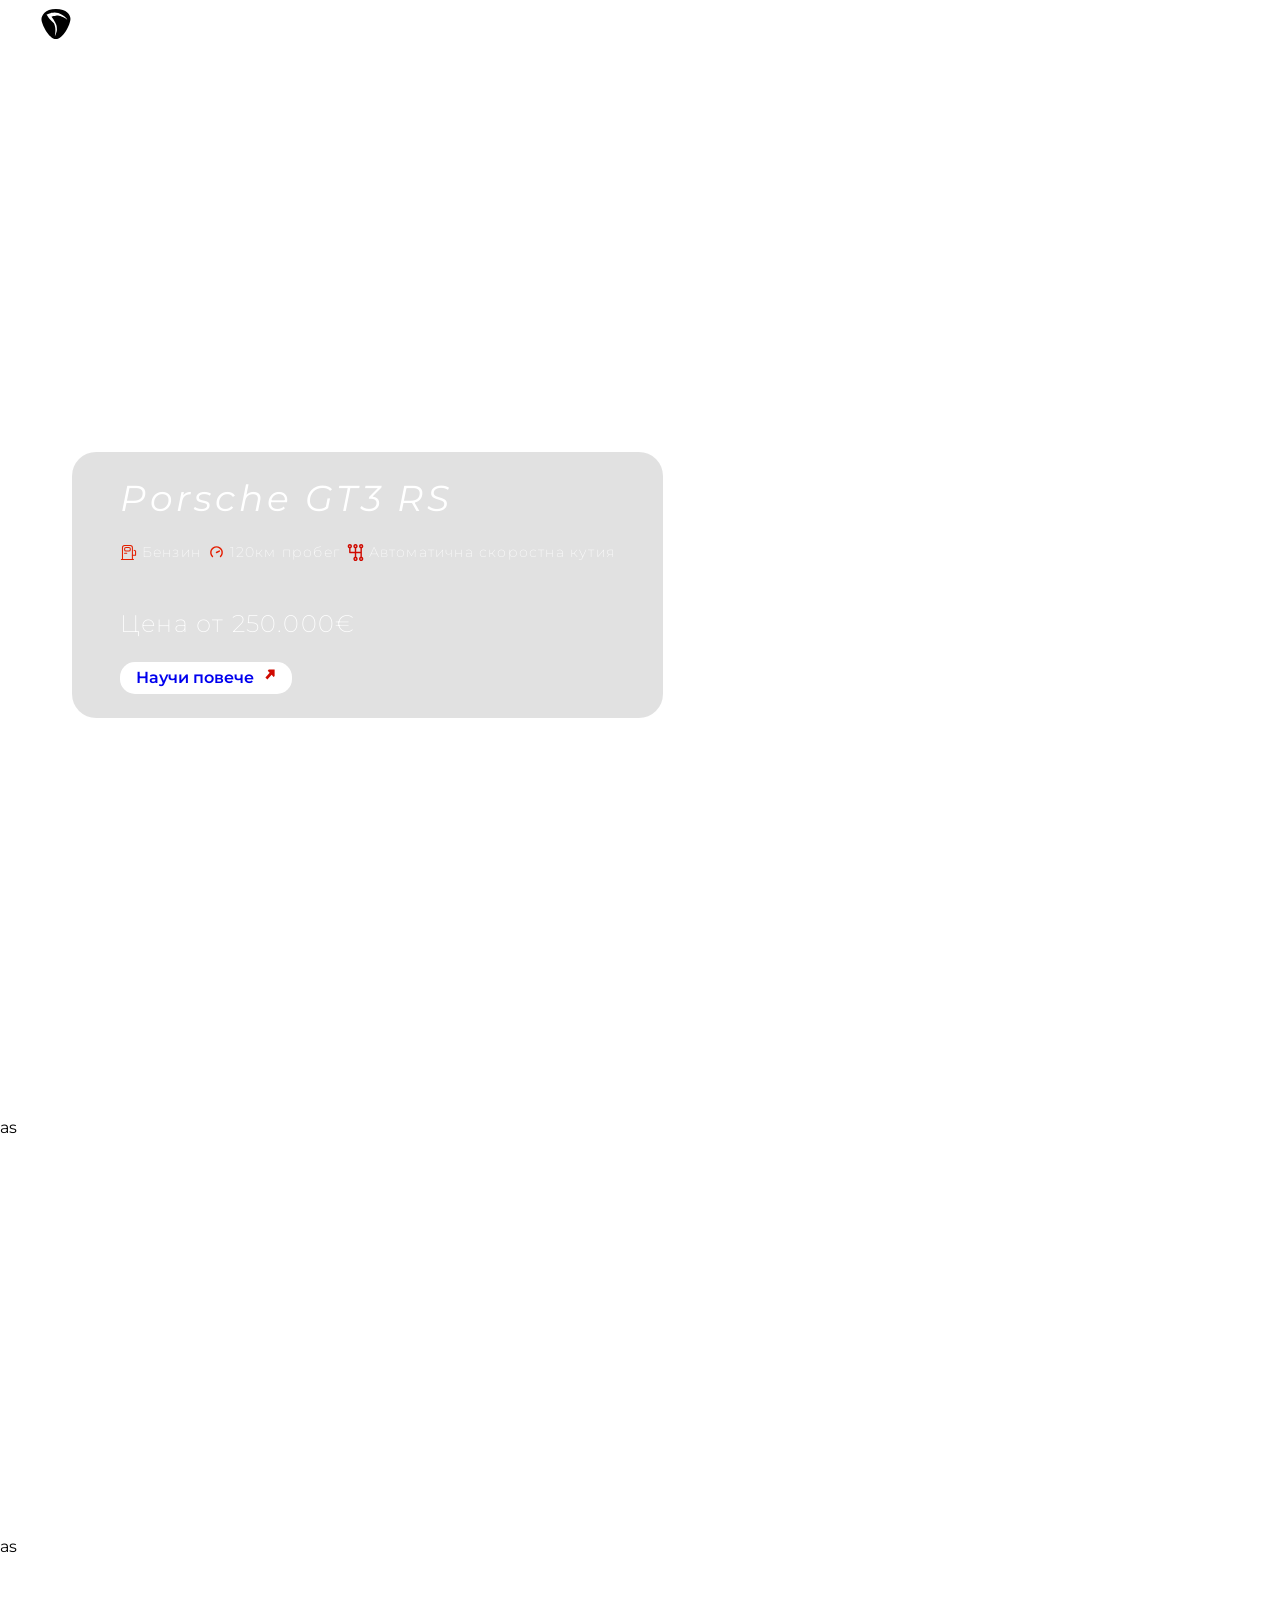
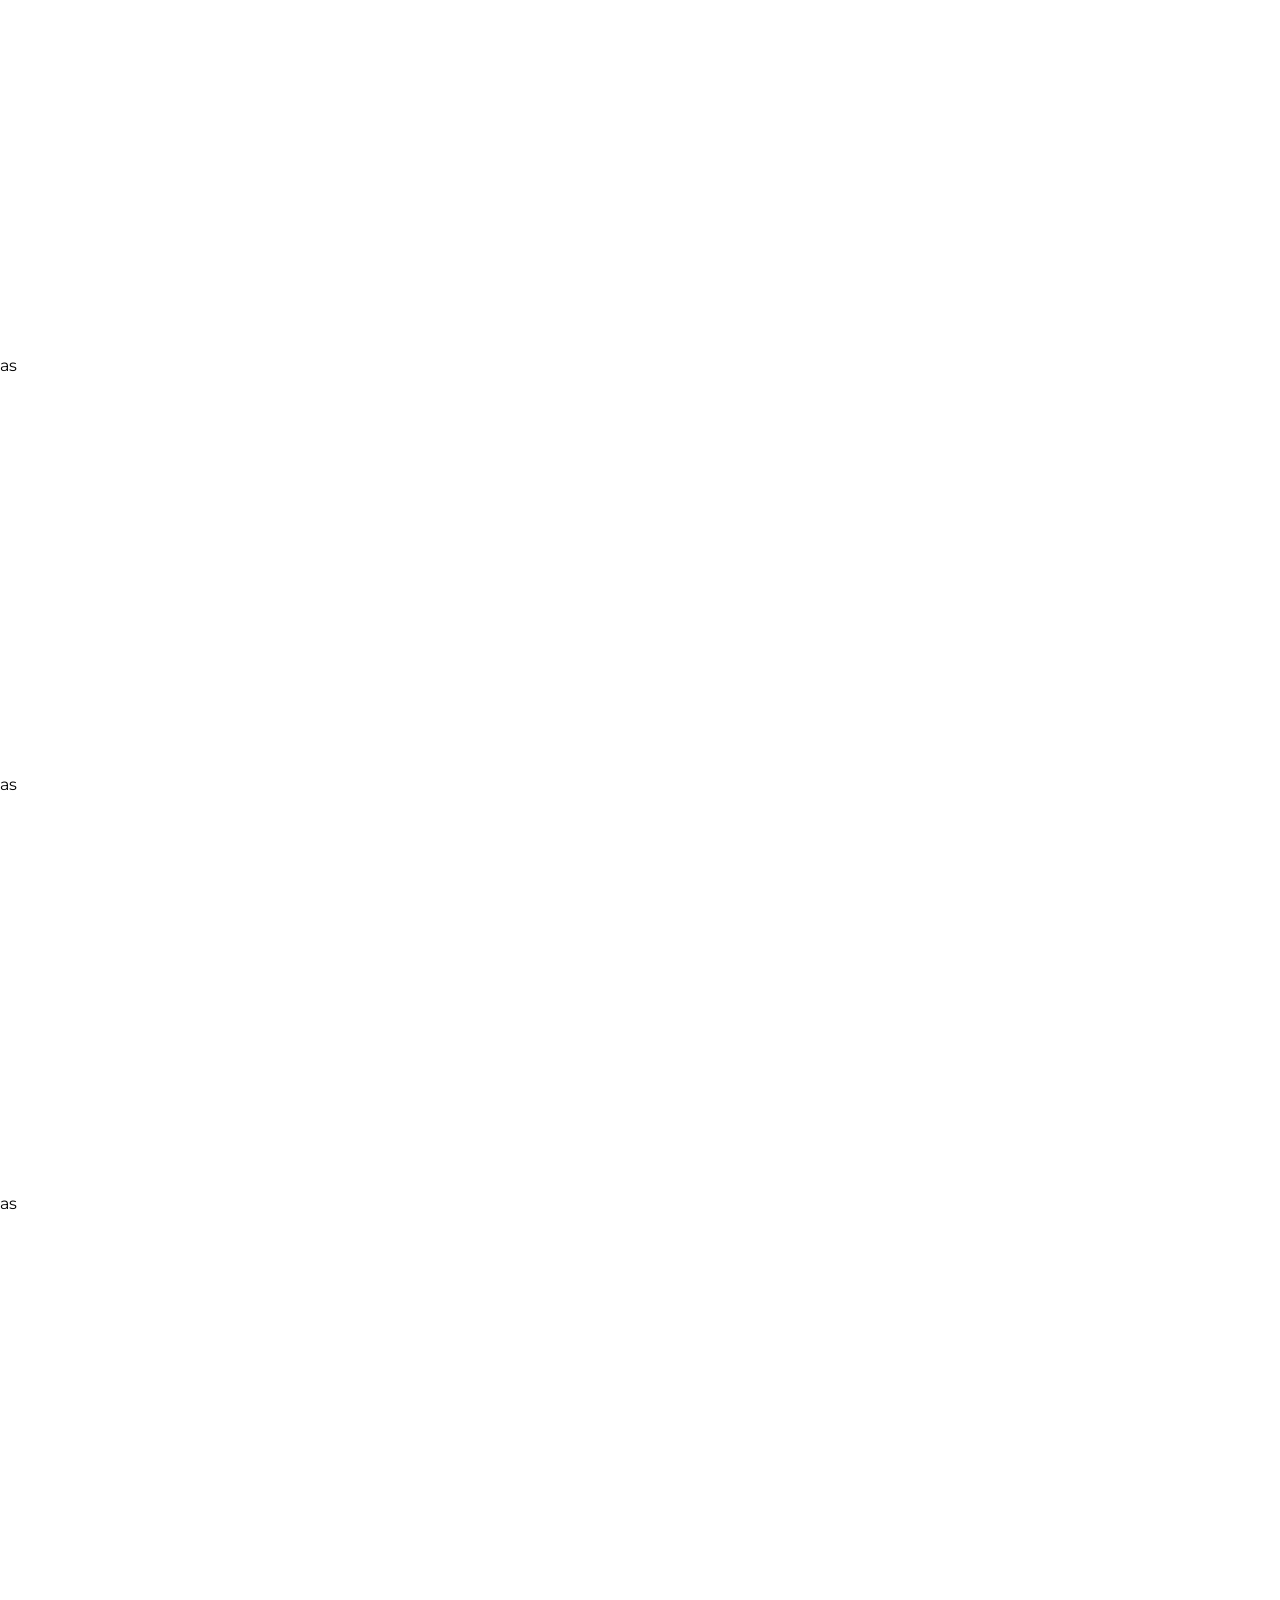
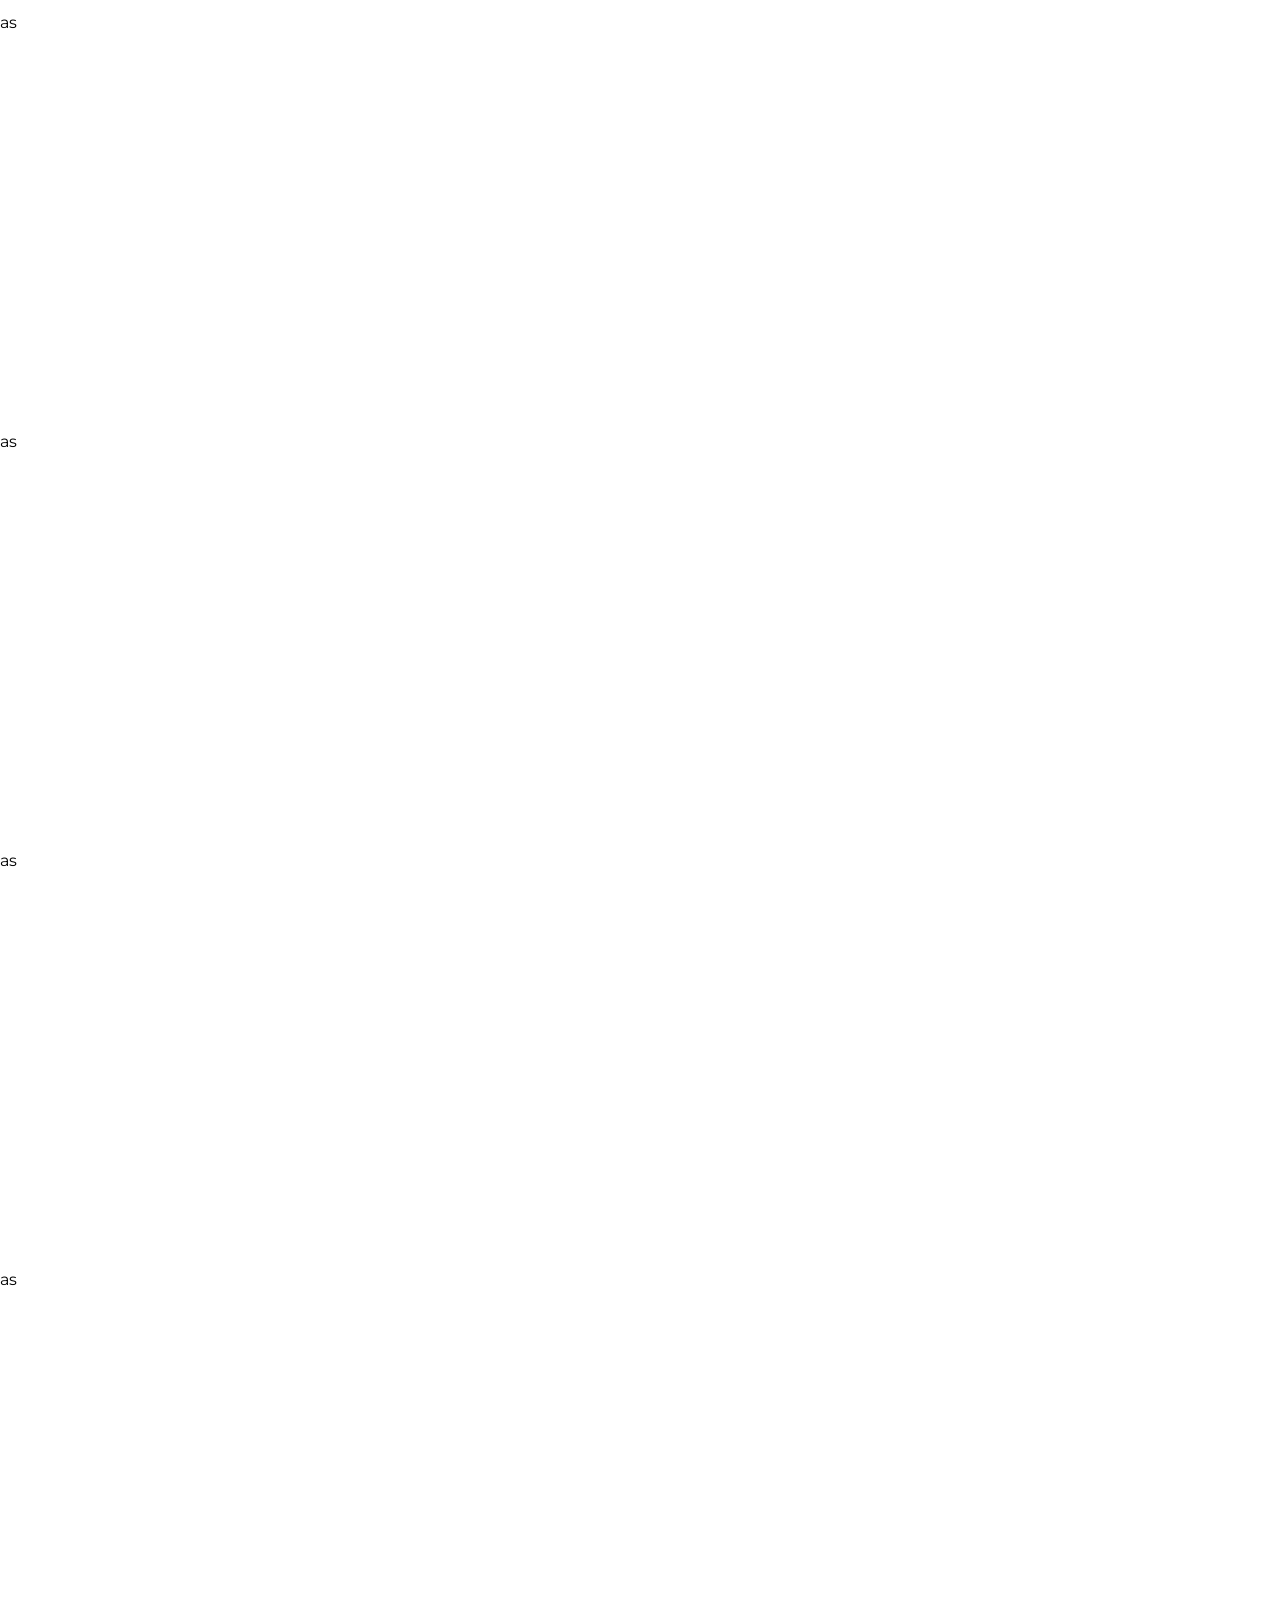
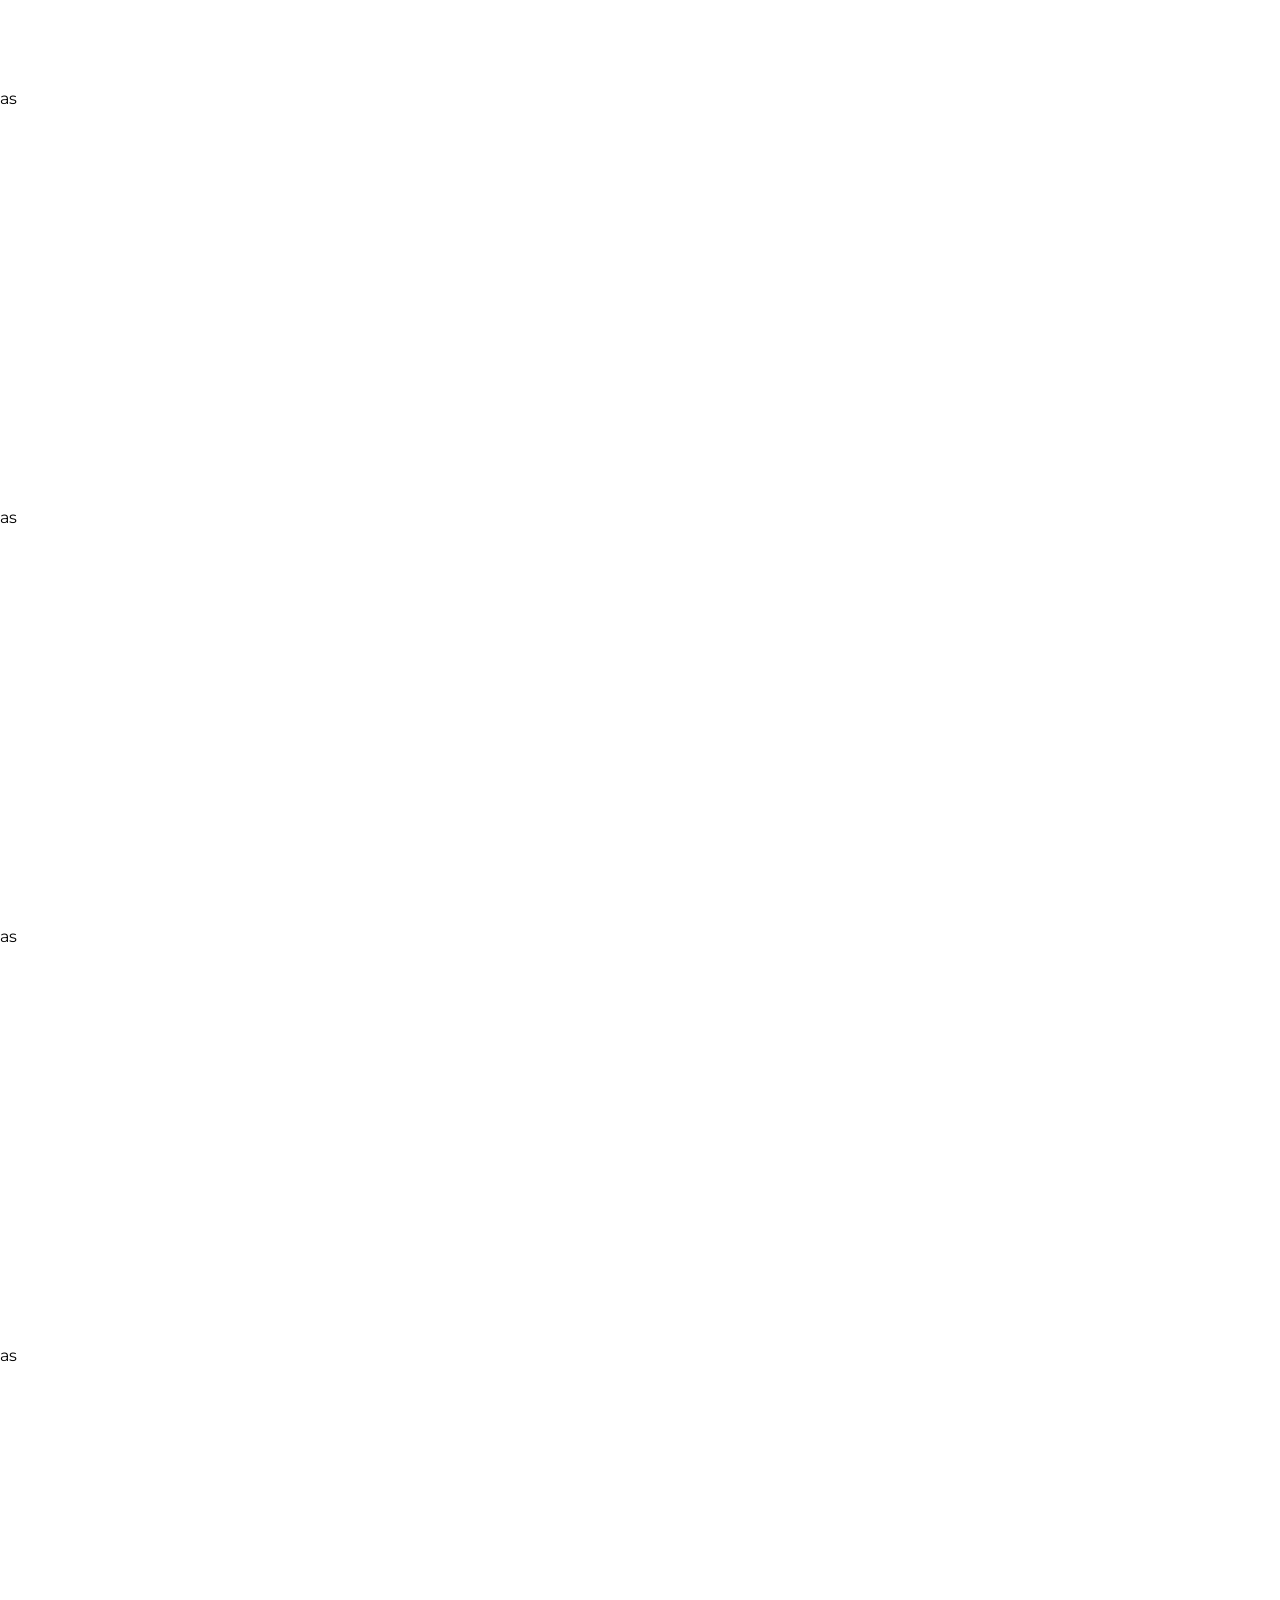
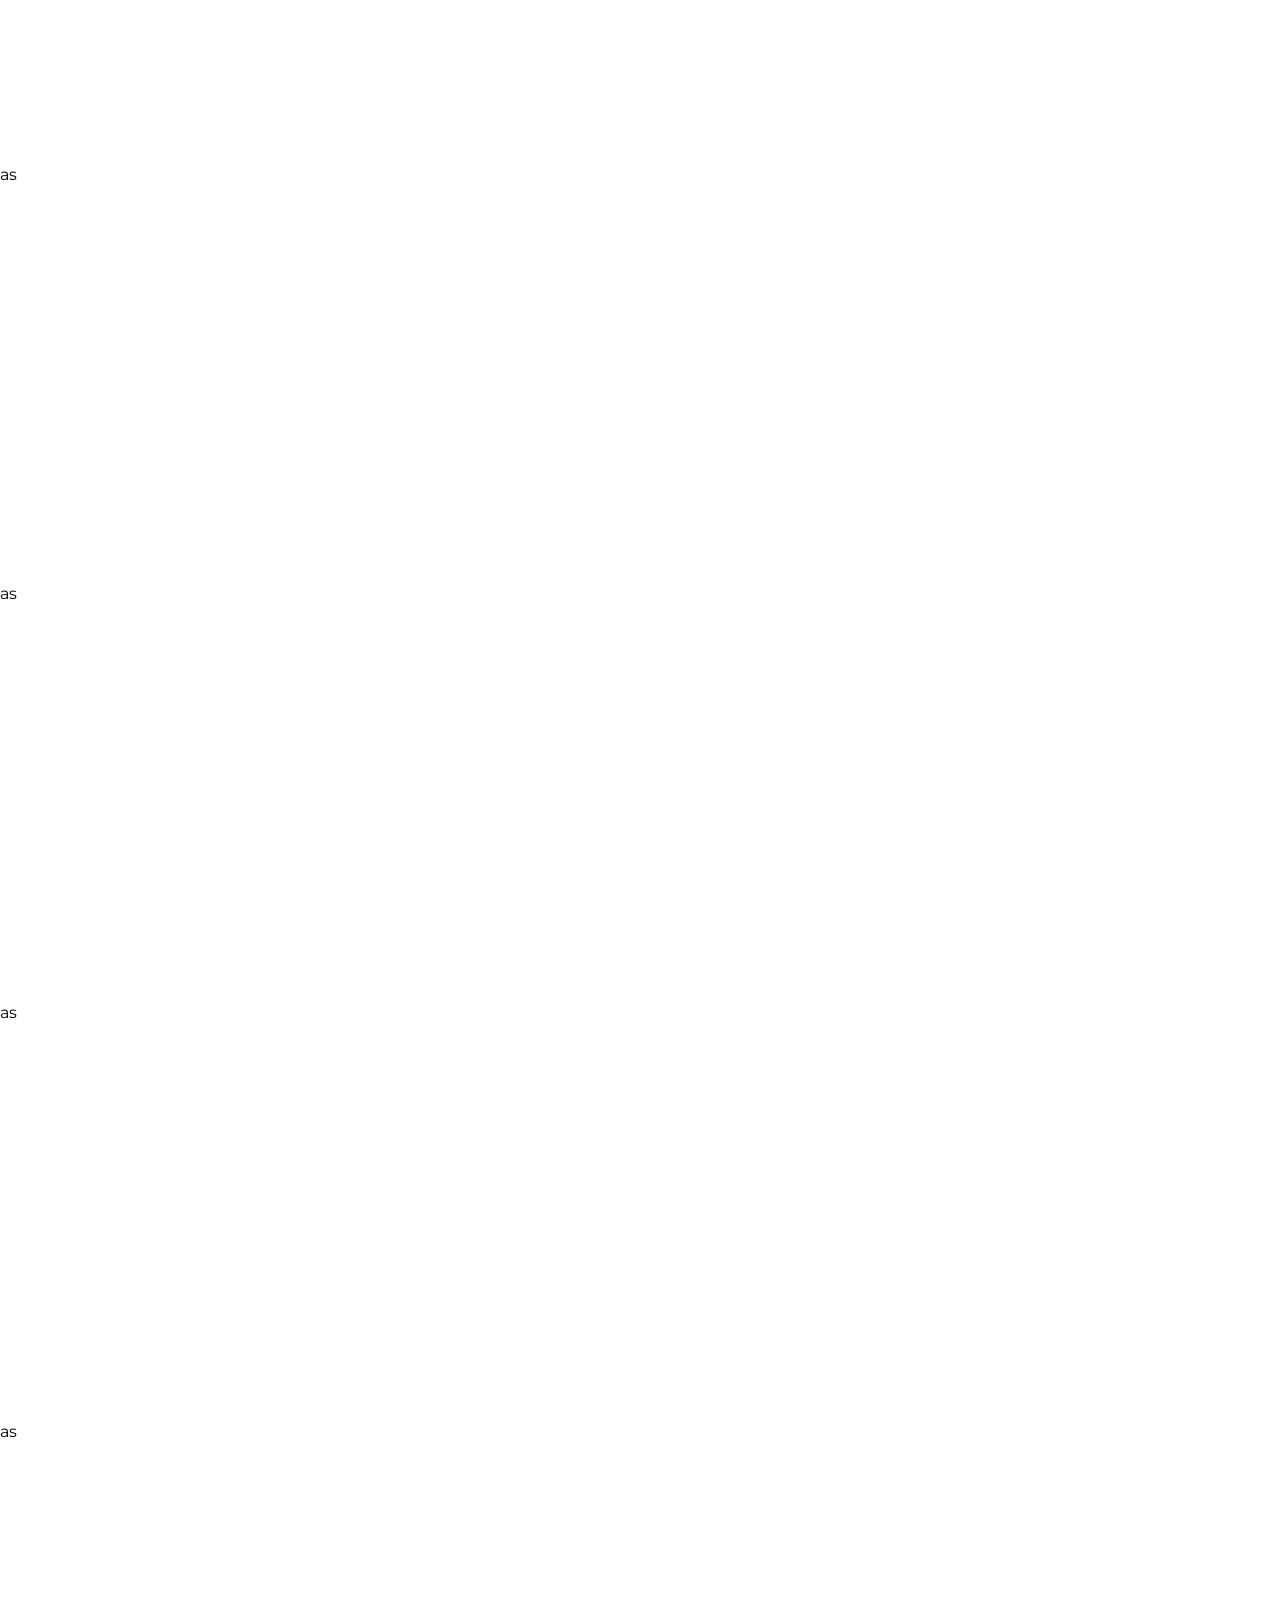
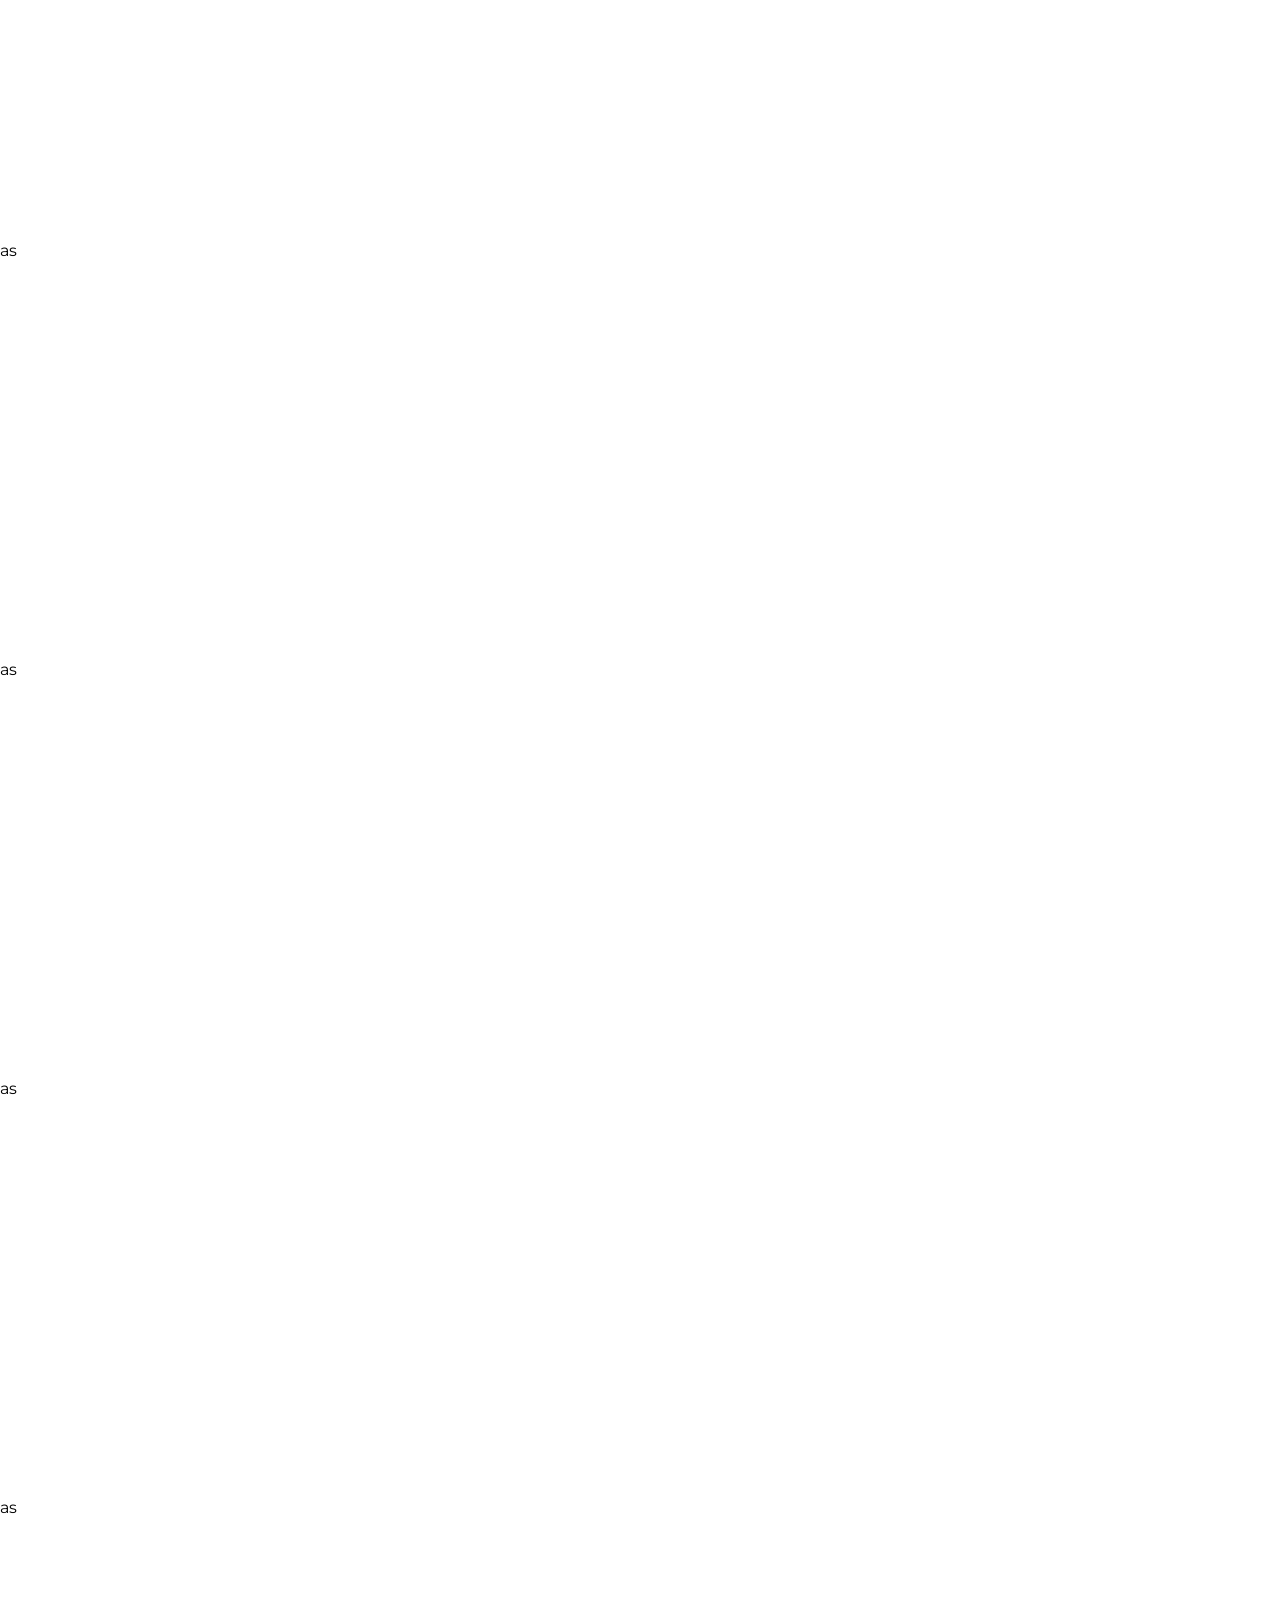
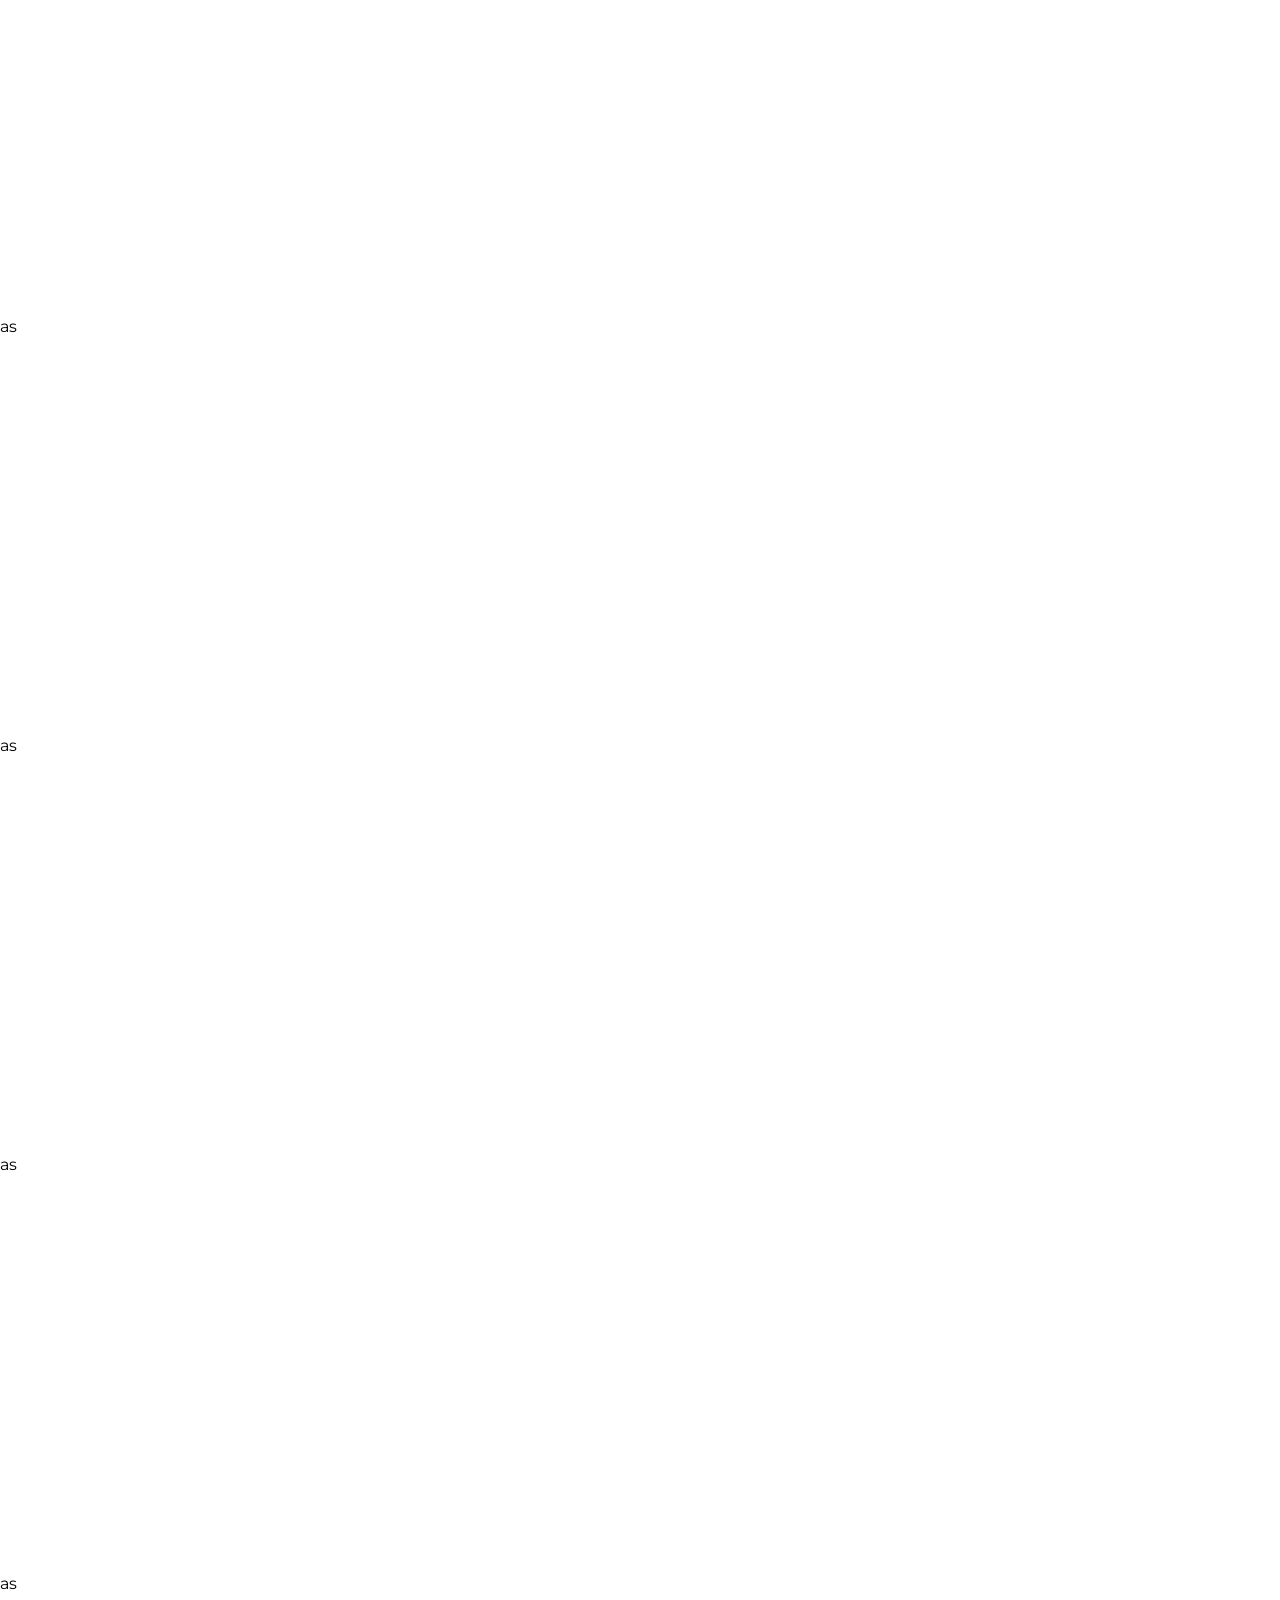
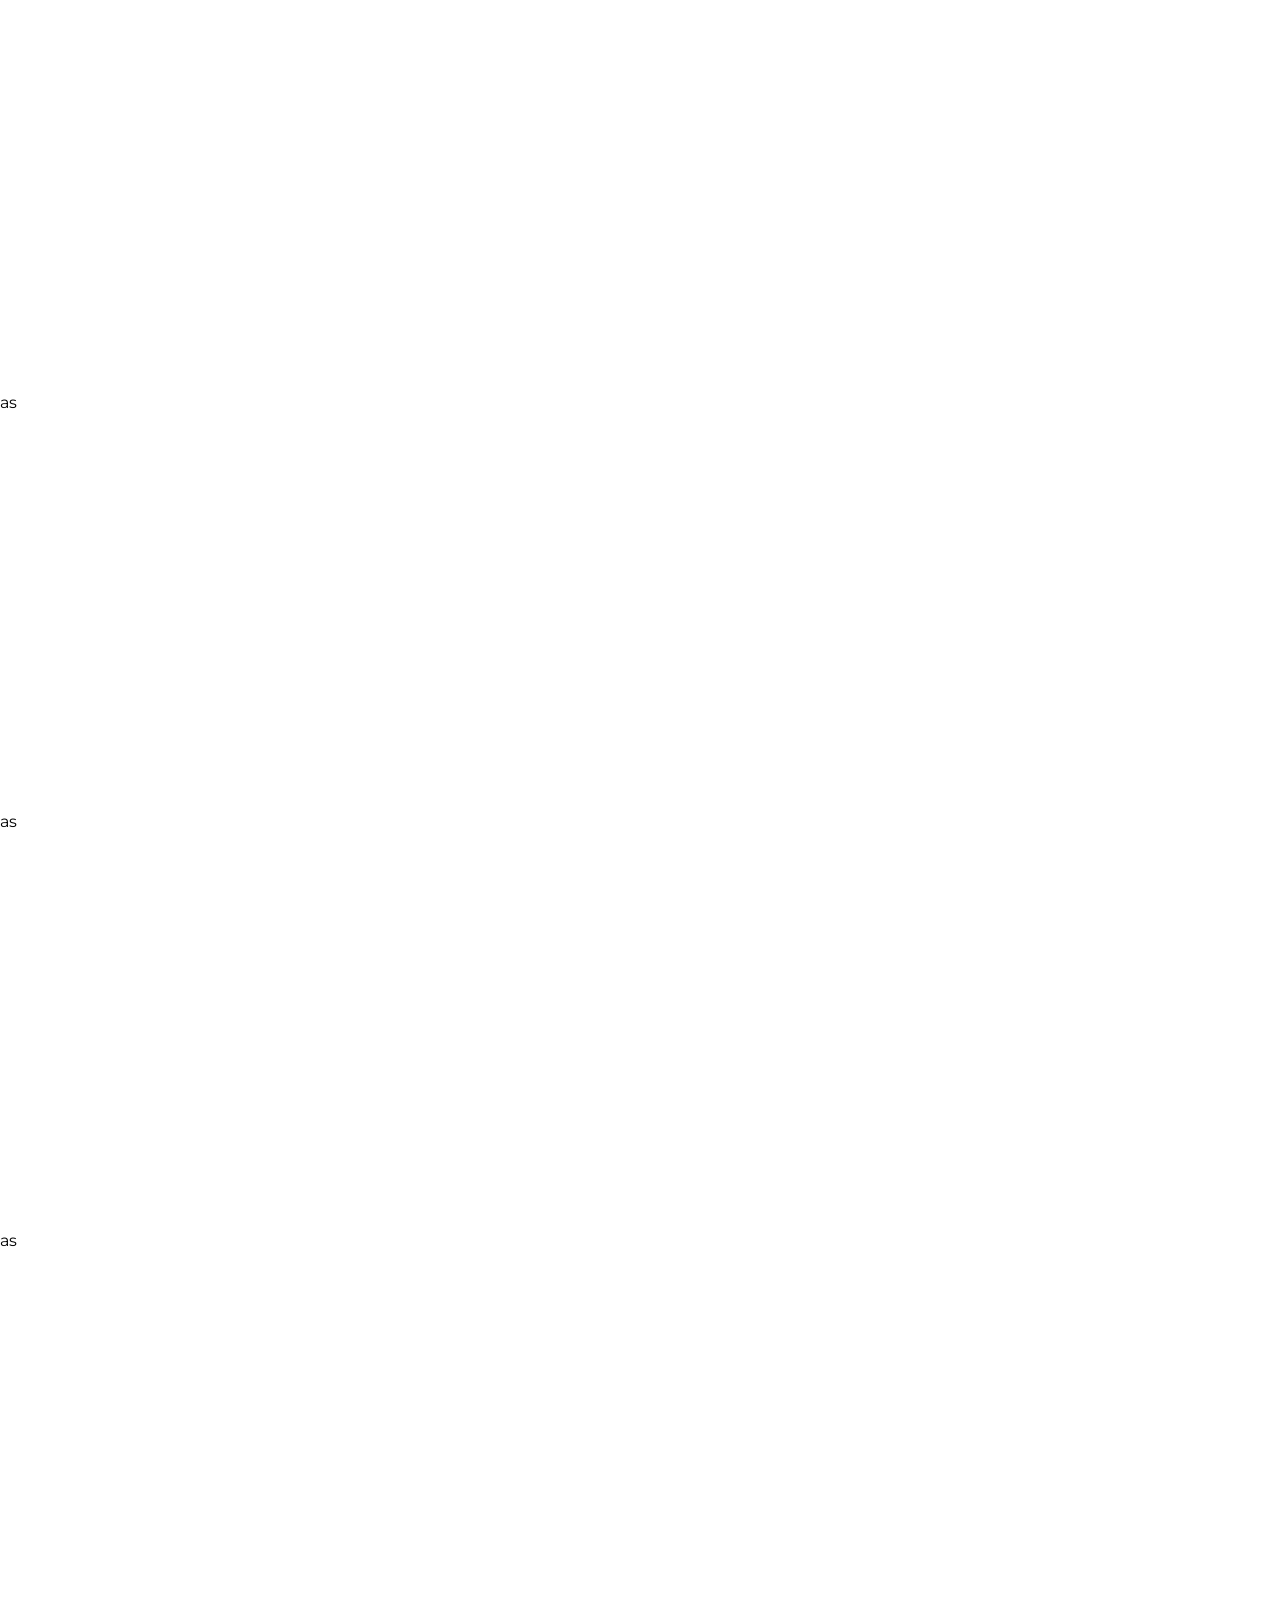
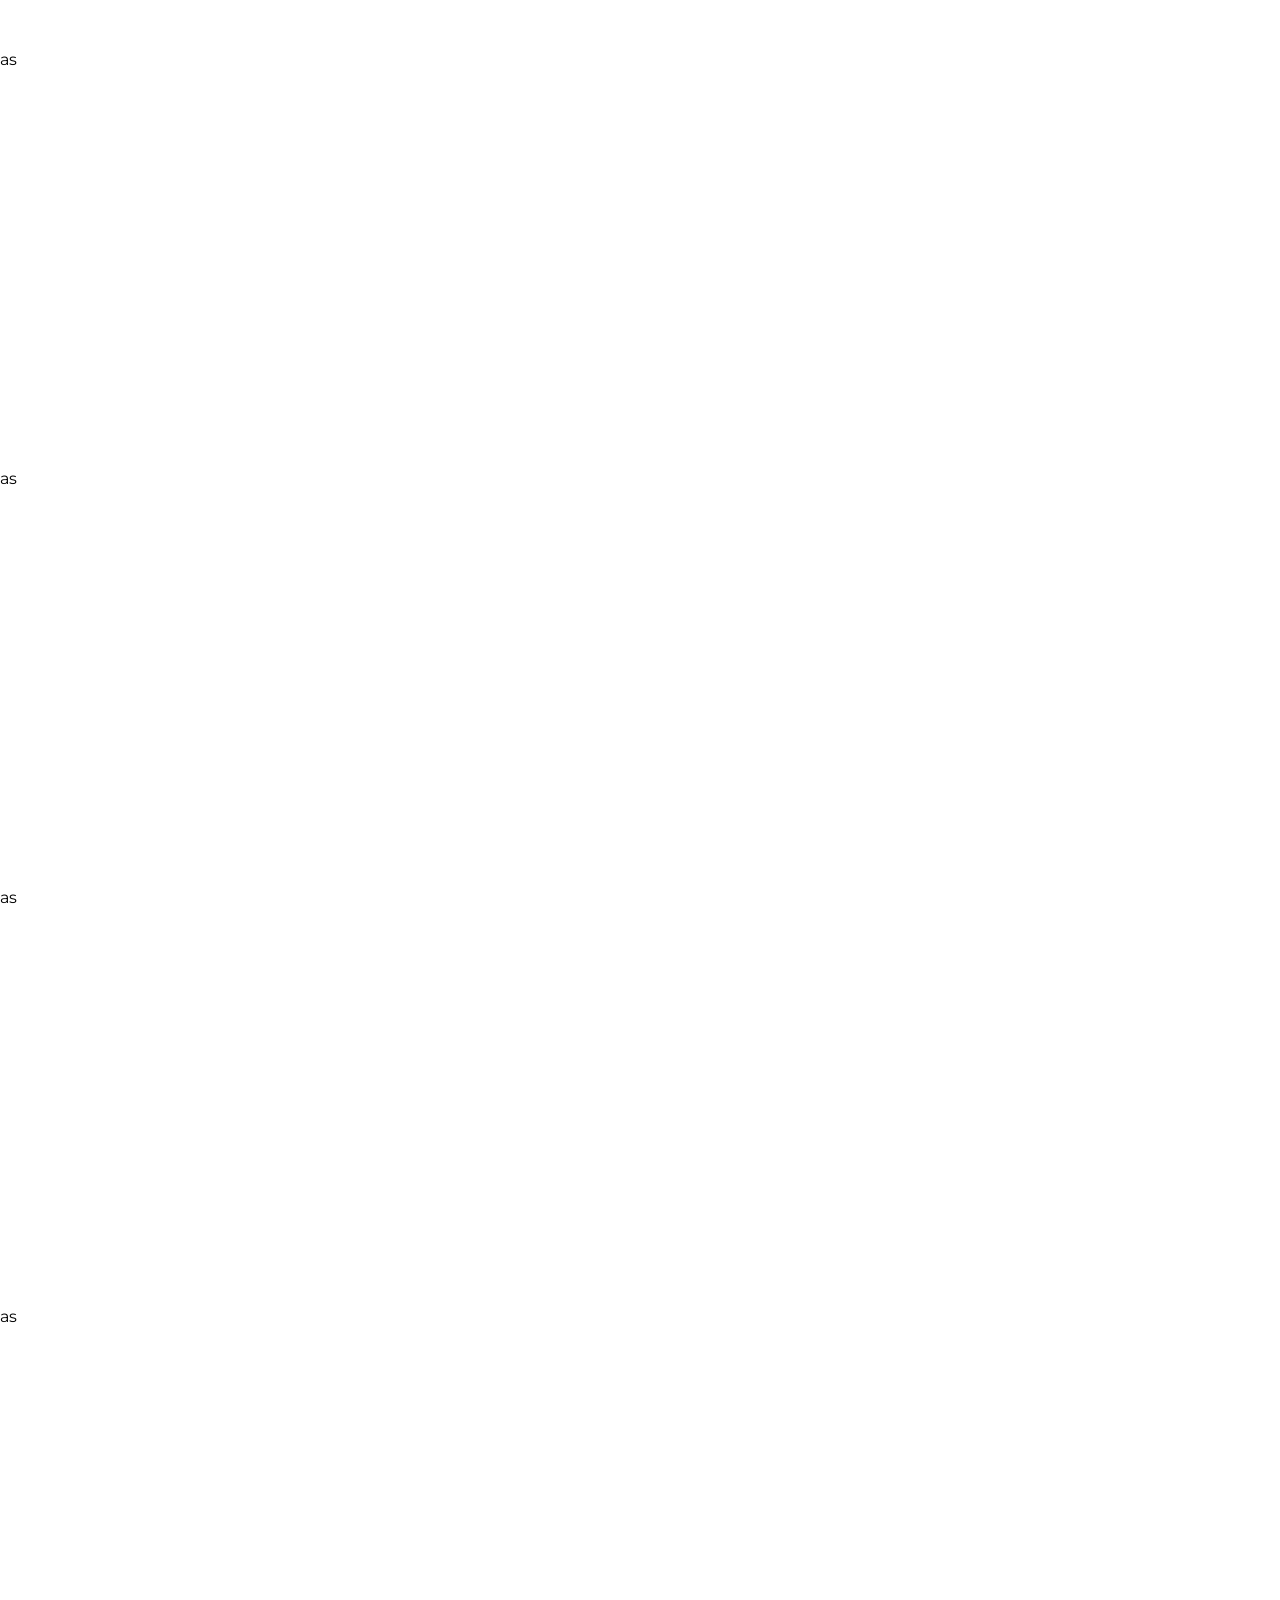
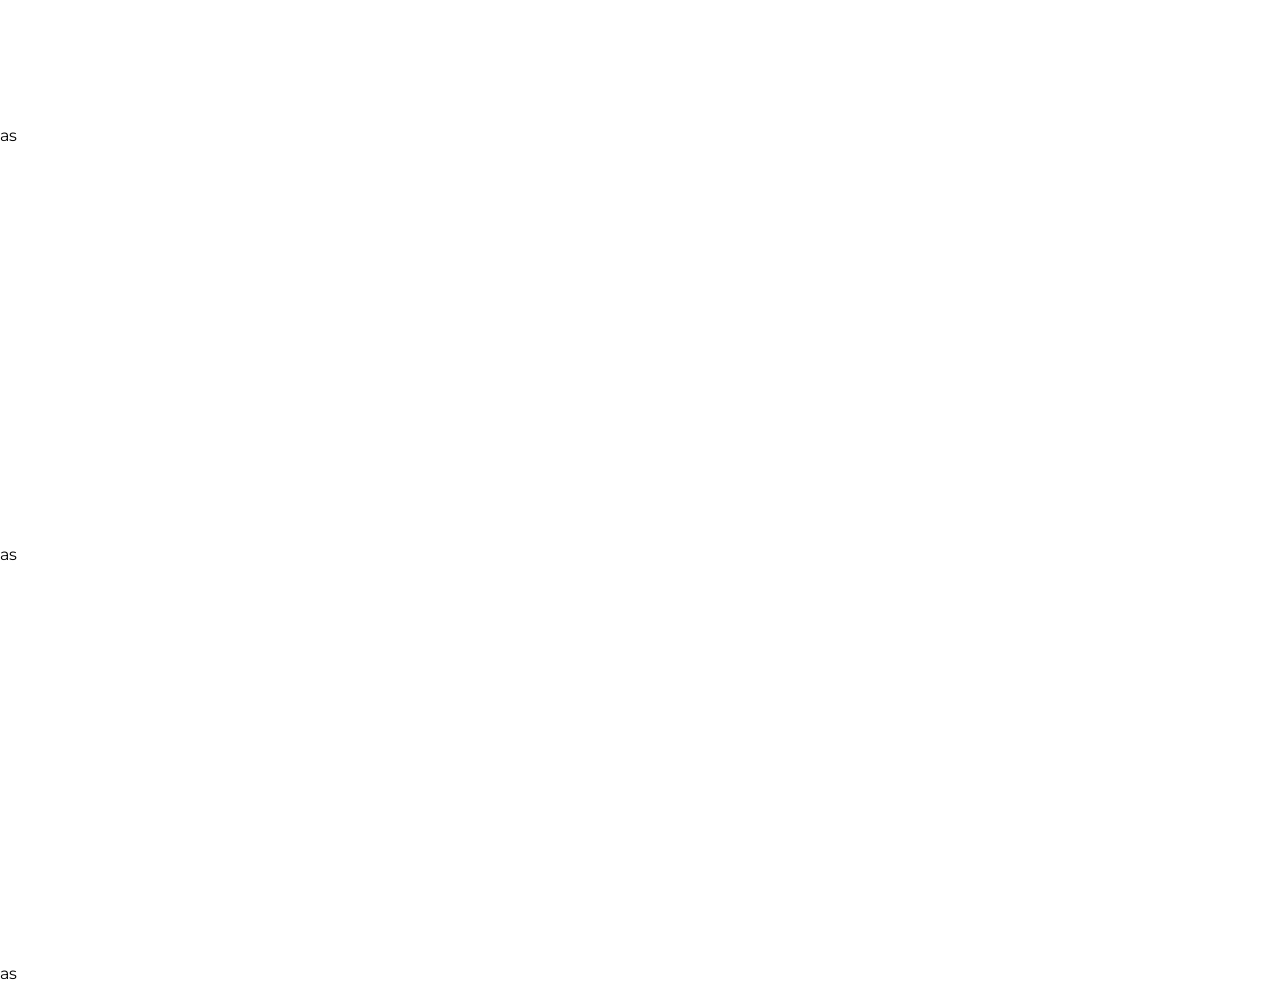
==== index.html @ ee8c71e3 "landing page progess" ====
<!doctype html>
<html lang="en">
  <head>
    <meta charset="UTF-8" />
    <meta name="viewport" content="width=device-width, initial-scale=1.0" />
    <link rel="preconnect" href="https://fonts.googleapis.com" />
    <link rel="preconnect" href="https://fonts.gstatic.com" crossorigin />
    <link
      href="https://fonts.googleapis.com/css2?family=Montserrat:ital,wght@0,100..900;1,100..900&display=swap"
      rel="stylesheet"
    />
    <link rel="stylesheet" href="style/responsive.css" />
    <link rel="stylesheet" href="style/index.css" />
    <title>Document</title>
  </head>
  <body>
    <section id="landing">
      <header>
        <section id="logo">
          <img src="img/logo-reaper-svgrepo-com.svg" class="svg" alt="logo" />
        </section>
        <nav>
          <ul>
            <li>
              <button class="nav-button">Начало</button>
            </li>
            <li>
              <button class="nav-button">За нас</button>
            </li>
            <li>
              <button class="nav-button">Въпроси</button>
            </li>
            <li>
              <button class="nav-button">Контакти</button>
            </li>
          </ul>
        </nav>
        <section id="profile">
          <ul>
            <li id="signIn">
              <img
                src="img/profile-round-1342-svgrepo-com (1).svg"
                class="svg"
                alt="profile"
              />
              <h2 class="nav-button">Влез</h2>
            </li>
            <li>
              <h2 class="nav-button">Регистрирай се</h2>
            </li>
            <li id="signIn">
              <h2 class="nav-button">Сподели обява</h2>
            </li>
          </ul>
        </section>
      </header>
      <video autoplay loop muted plays-inline class="bg-video">
        <source
          src="style/video/911 GT3RS 4K Cinematic Film - Sultanfilms (1080p).mp4"
          type="video/mp4"
        />
      </video>
      <main>
        <section id="main-car">
          <ul id="car-desc">
            <li>
              <section id="main-car-desc">
                <h2>Porsche GT3 RS</h2>
                <ul>
                  <li>
                    <img
                      src="img/gas-station-svgrepo-com (1).svg"
                      class="svg"
                      alt="no"
                    />
                    <h5>Бензин</h5>
                  </li>
                  <li>
                    <img
                      src="img/speed-alt-svgrepo-com.svg"
                      class="svg"
                      alt=""
                    />
                    <h5>120км пробег</h5>
                  </li>
                  <li>
                    <img
                      src="img/gearshift-shift-svgrepo-com.svg"
                      class="svg"
                      alt=""
                    />
                    <h5>Автоматична скоростна кутия</h5>
                  </li>
                </ul>
              </section>
            </li>
            <li class="car-link">
              <h4>Цена от 250.000€</h4>
              <div>
                <button class="learn-more-container">
                  <a
                    id="learn-more"
                    href="https://dealer.porsche.com/bg/sofia/bg-BG"
                    target="_blank"
                    >Научи повече</a
                  >
                  <img
                    src="img/arrow-up-right-svgrepo-com.svg"
                    class="svg"
                    alt=""
                  />
                </button>
              </div>
            </li>
          </ul>
        </section>
      </main>

      <p>as</p>
      <p>as</p>
      <p>as</p>
      <p>as</p>
      <p>as</p>
      <p>as</p>
      <p>as</p>
      <p>as</p>
      <p>as</p>
      <p>as</p>
      <p>as</p>
      <p>as</p>
      <p>as</p>
      <p>as</p>
      <p>as</p>
      <p>as</p>
      <p>as</p>
      <p>as</p>
      <p>as</p>
      <p>as</p>
      <p>as</p>
      <p>as</p>
      <p>as</p>
      <p>as</p>
      <p>as</p>
      <p>as</p>
      <p>as</p>
      <p>as</p>
      <p>as</p>
      <p>as</p>
      <p>as</p>
      <p>as</p>
      <p>as</p>
      <p>as</p>
      <p>as</p>
    </section>
  </body>
</html>
---- style/responsive.css ----
@media (min-aspect-ratio: 16/9) {
  .bg-video {
    width: 100%;
    height: auto;
  }
}

@media (max-aspect-ratio: 16/9) {
  .bg-video {
    width: auto;
    height: 100%;
  }
}
---- style/index.css ----
* {
  margin: 0;
  padding: 0;
  font-family: Montserrat, "Times New Roman";
  text-decoration: none;
}
a:visited {
  color: inherit;
}
.svg {
  max-width: 3em;
  background-color: transparent;
}

ul {
  list-style-type: none;
}
.bg-video {
  position: absolute;
  z-index: -1;
  bottom: 0;
  right: 0;
}
header {
  background: transparent;
  display: flex;
  flex-direction: row;
  justify-content: space-between;
  align-items: center;
  padding: 0em 2em;
}
header > nav > ul {
  display: flex;
  flex-direction: row;
  justify-content: space-around;
  gap: 1em;
}
.nav-button {
  background-color: transparent;
  border-color: transparent;
  border-radius: 1em;
  padding: 0.5em 1em;
  color: white;
}
.nav-button:hover {
  cursor: pointer;
  background-color: #fcf9f973;
  transition: 200ms;
}
#signIn {
  display: flex;
  flex-direction: row;
  align-items: center;
  gap: 0.2em;
}
#signIn .svg {
  max-width: 1.5em;
  filter: invert(99%) sepia(5%) saturate(893%) hue-rotate(34deg)
    brightness(106%) contrast(110%);
}
#profile > ul {
  display: flex;
  flex-direction: row;
  justify-content: space-around;
  align-items: center;
  font-size: 0.5em;
  gap: 1em;
}
#landing {
  display: flex;
  flex-direction: column;
  gap: 25em;
}
#main-car {
  display: flex;
  color: white;
}
#main-car .svg {
  filter: invert(10%) sepia(78%) saturate(7484%) hue-rotate(6deg)
    brightness(91%) contrast(104%);
}
#car-desc {
  background-color: #0000001e;
  letter-spacing: 0.05em;
  margin-left: 3em;
  border-radius: 1em;
  padding: 1em 2em;
  font-size: 1.5em;
  display: flex;
  flex-direction: column;
  gap: 2em;
}
#main-car-desc {
  display: flex;
  flex-direction: column;
  gap: 1em;
}
#main-car-desc h5 {
  font-weight: 200;
}
#main-car-desc > ul {
  font-size: 0.7em;
  display: flex;
  flex-direction: row;
  gap: 0.4em;
}
#main-car-desc > ul > li {
  display: flex;
  flex-direction: row;
  align-items: center;
  gap: 0.3em;
}
#main-car-desc h2 {
  letter-spacing: 0.1em;
  font-weight: 400;
  font-style: italic;
}
#main-car-desc > ul > li > img {
  max-width: 1em;
}
.car-link {
  display: flex;
  flex-direction: column;
  gap: 1em;
}
.car-link h4 {
  font-weight: 200;
}
.learn-more-container {
  display: flex;
  gap: 0.7em;
  background-color: white;
  color: black;
  border: none;
  border-radius: 15px;
  padding: 0.4em 1em;
  cursor: pointer;
  font-size: 16px;
  font-weight: 600;
  letter-spacing: normal;
  text-decoration: none;
  transition: all 300ms cubic-bezier(0.23, 1, 0.32, 1);
  will-change: transform;
}

.learn-more-container:hover {
  color: #fff;
  background-color: #1a1a1a;
  box-shadow: rgba(0, 0, 0, 0.25) 0 8px 15px;
  transform: translateY(-2px);
}

.learn-more-container:active {
  box-shadow: none;
  transform: translateY(0);
}
.learn-more-container img {
  width: 0.7em;
  filter: invert(99%) sepia(5%) saturate(893%) hue-rotate(34deg)
    brightness(106%) contrast(110%);
}
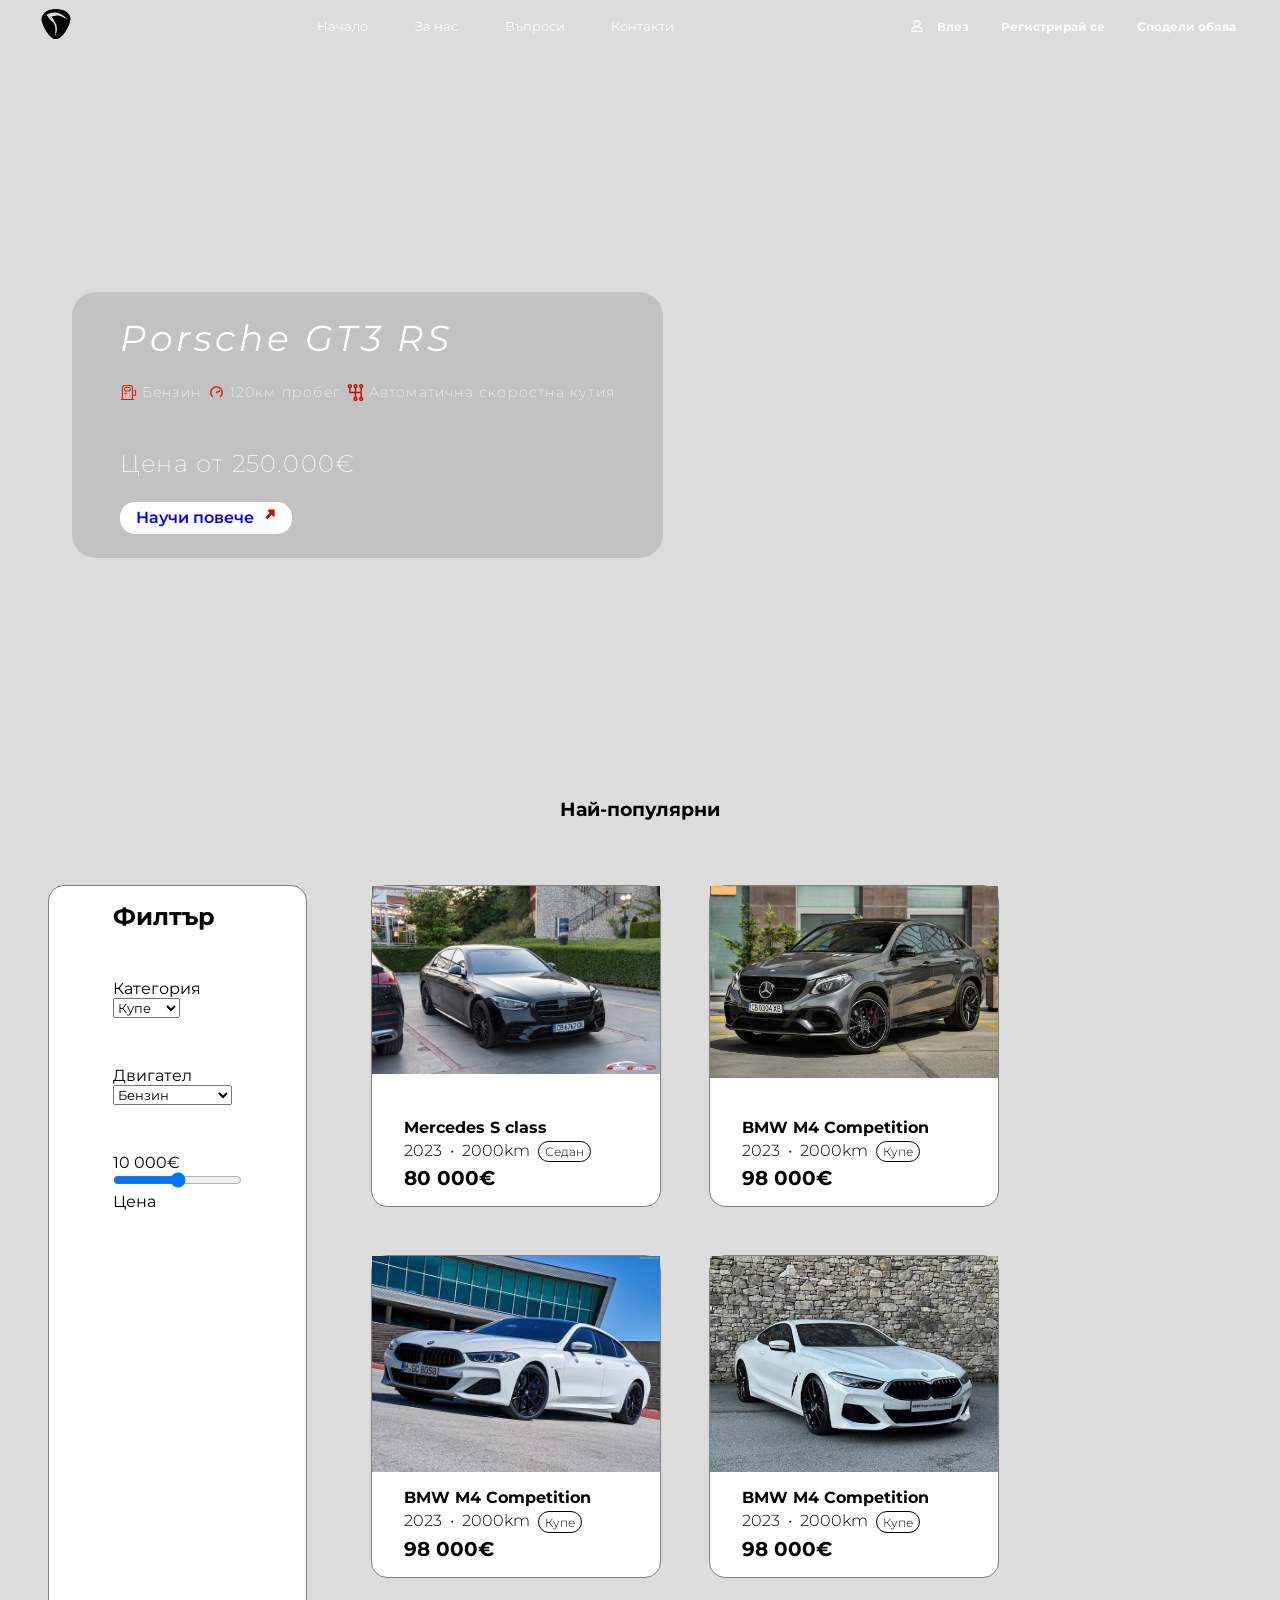
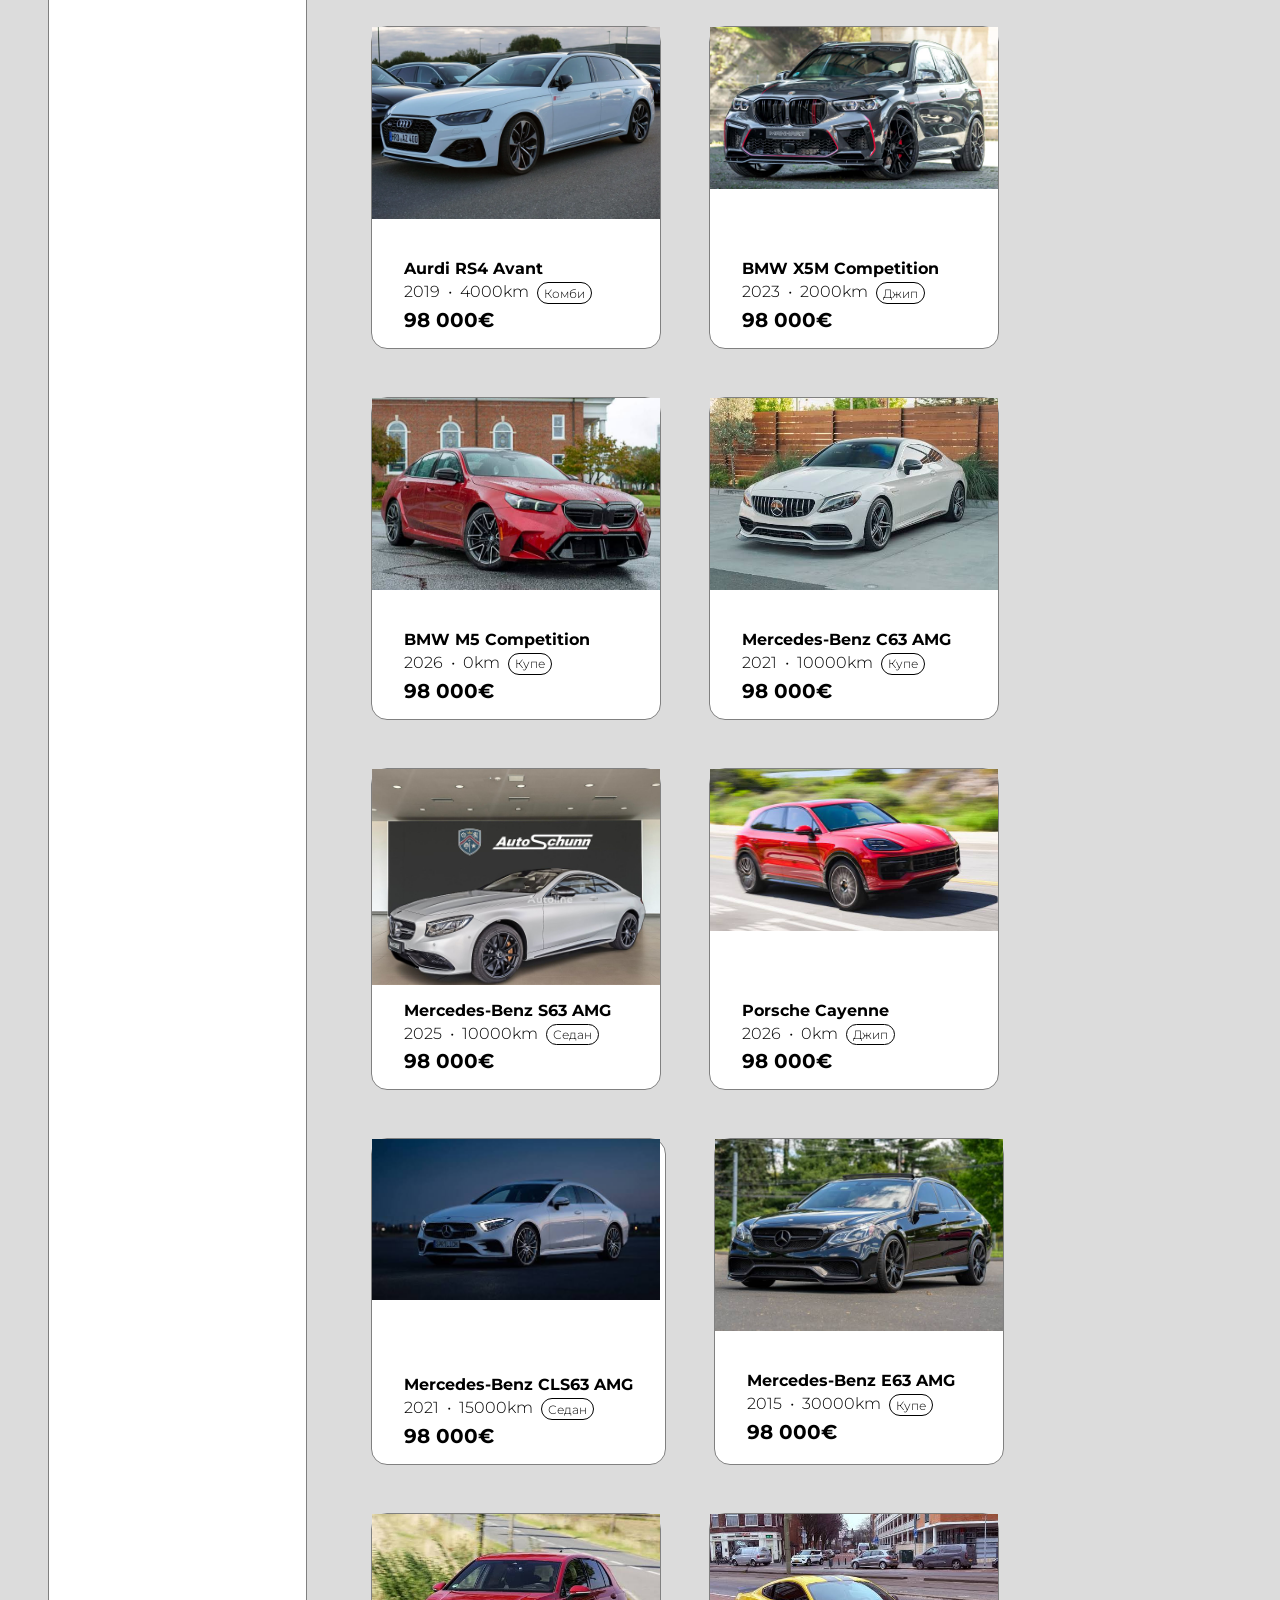
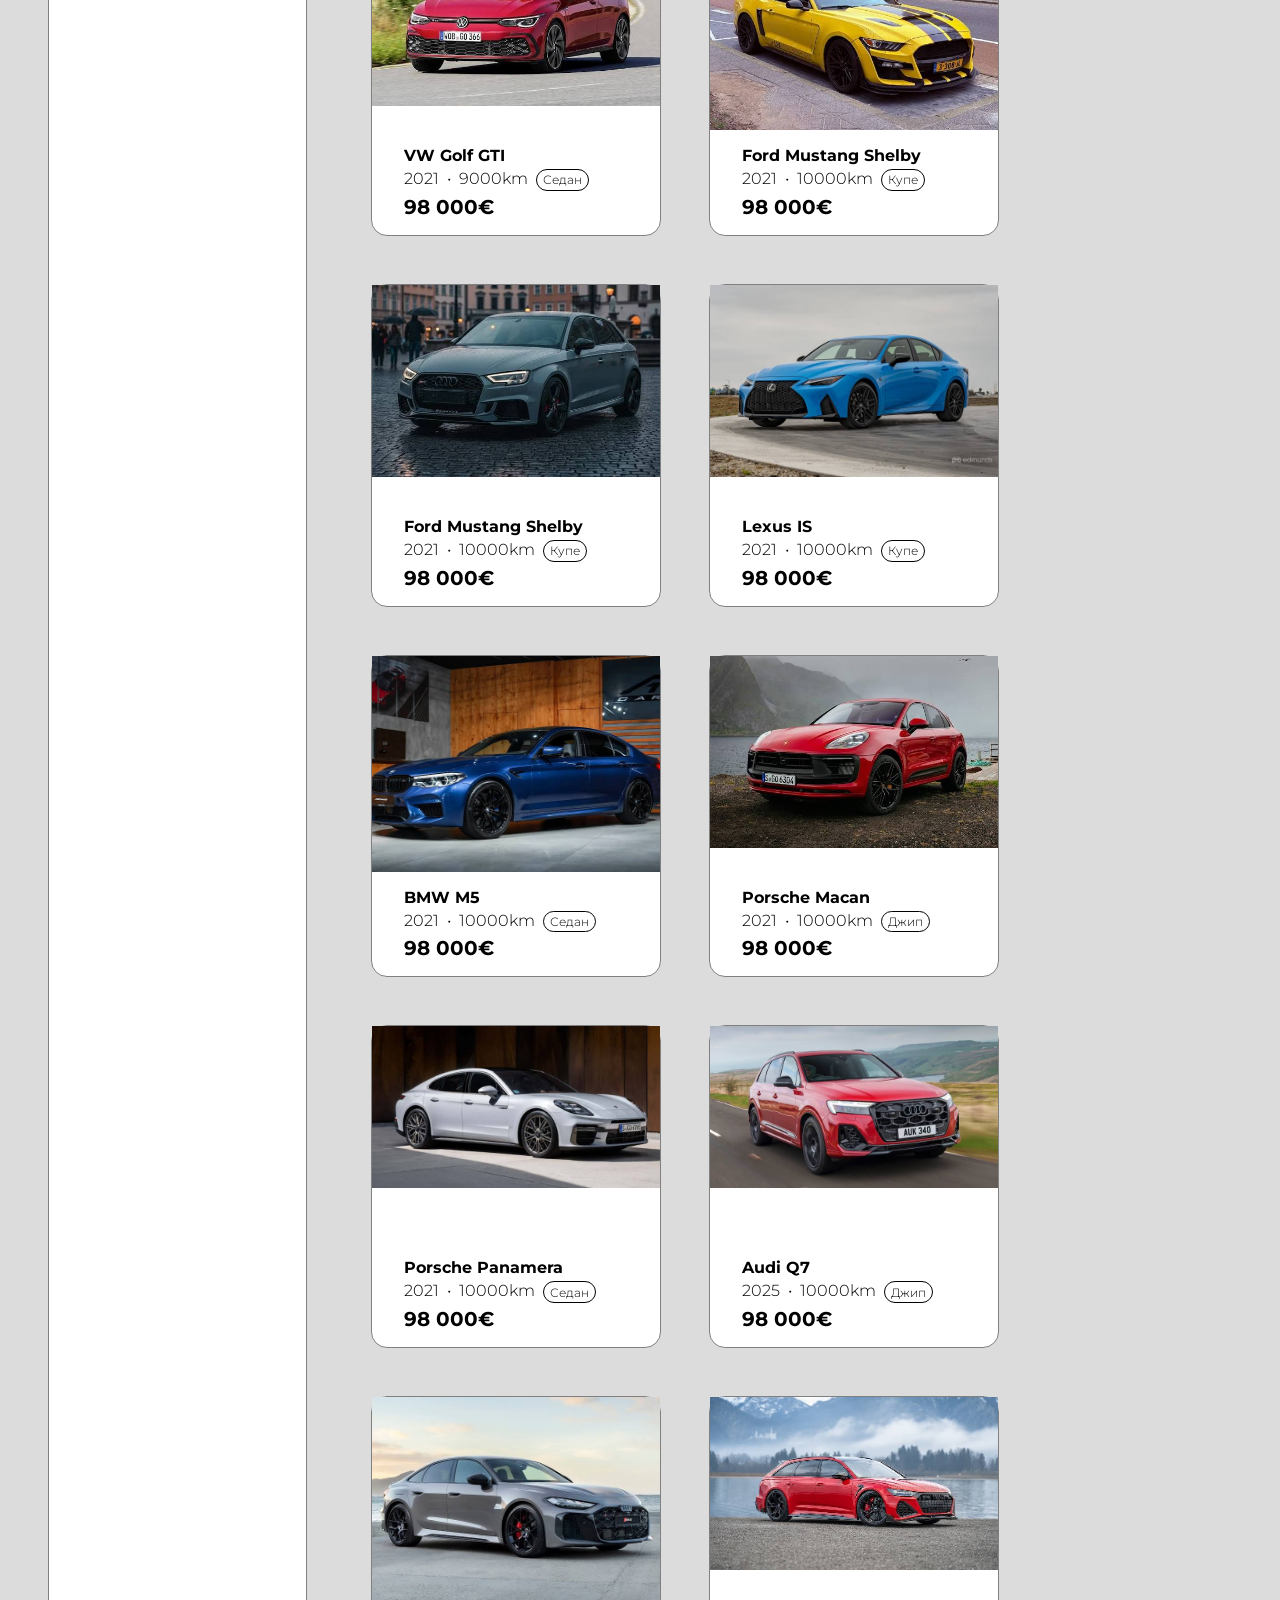
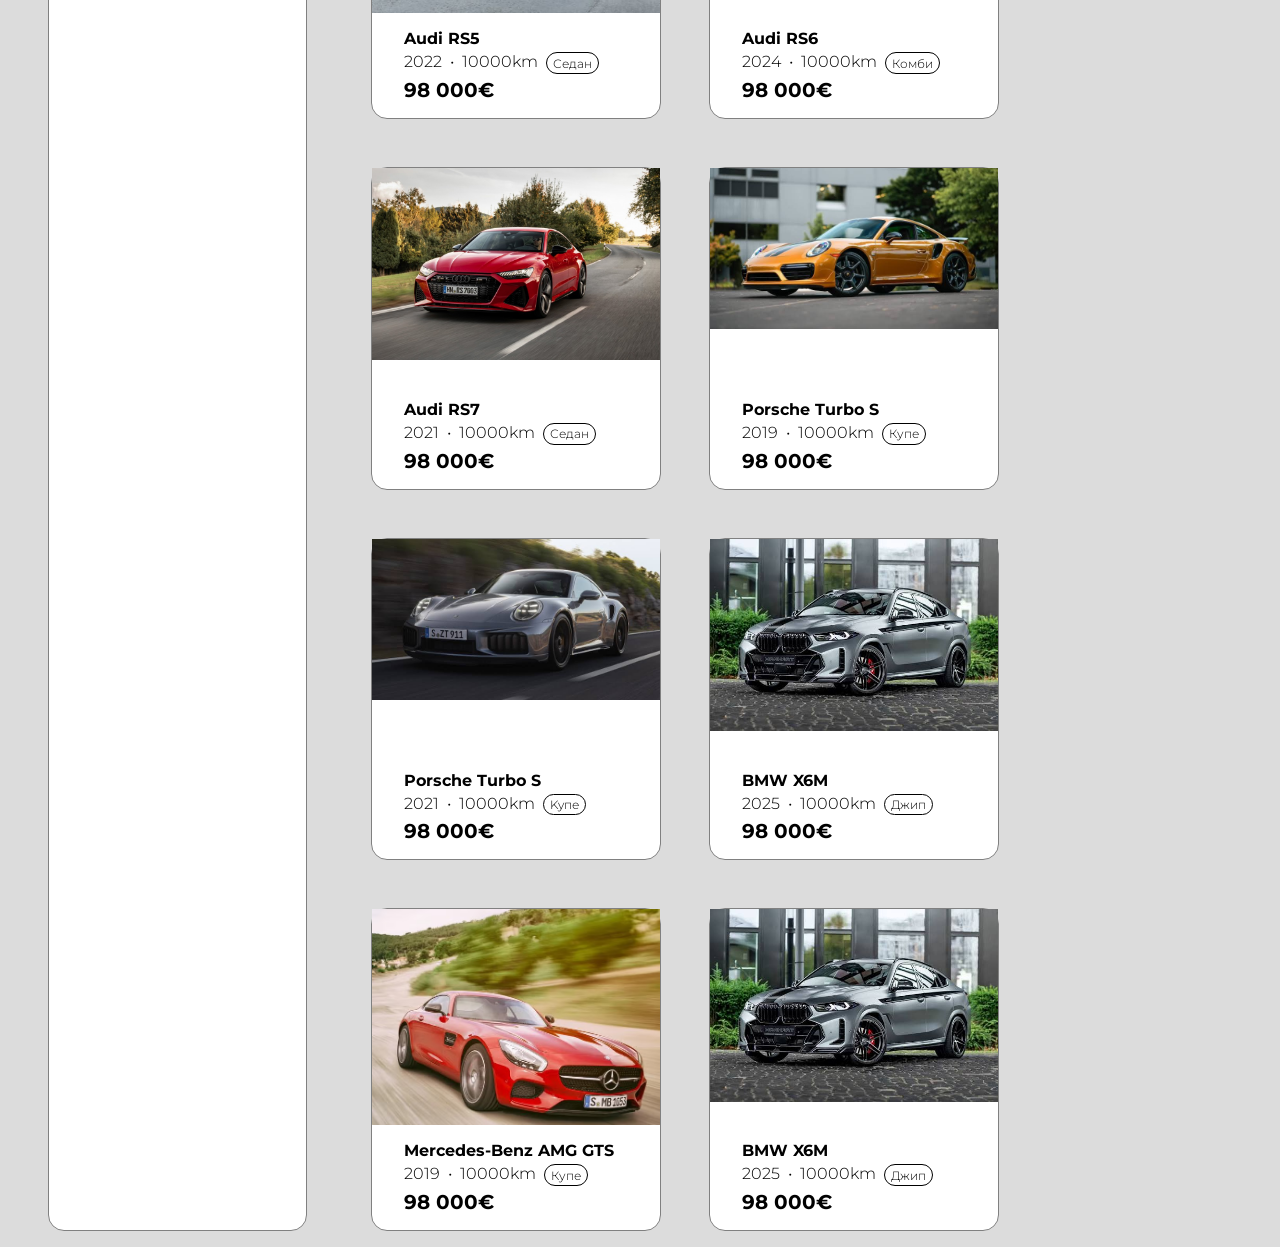
==== commit 4f9e4d62: "filter" ====
--- a/index.html
+++ b/index.html
@@ -11,6 +11,7 @@
     />
     <link rel="stylesheet" href="style/responsive.css" />
     <link rel="stylesheet" href="style/index.css" />
+    <link rel="stylesheet" href="style/filter.css" />
     <title>Document</title>
   </head>
   <body>
@@ -116,41 +117,545 @@
         </section>
       </main>
 
-      <p>as</p>
-      <p>as</p>
-      <p>as</p>
-      <p>as</p>
-      <p>as</p>
-      <p>as</p>
-      <p>as</p>
-      <p>as</p>
-      <p>as</p>
-      <p>as</p>
-      <p>as</p>
-      <p>as</p>
-      <p>as</p>
-      <p>as</p>
-      <p>as</p>
-      <p>as</p>
-      <p>as</p>
-      <p>as</p>
-      <p>as</p>
-      <p>as</p>
-      <p>as</p>
-      <p>as</p>
-      <p>as</p>
-      <p>as</p>
-      <p>as</p>
-      <p>as</p>
-      <p>as</p>
-      <p>as</p>
-      <p>as</p>
-      <p>as</p>
-      <p>as</p>
-      <p>as</p>
-      <p>as</p>
-      <p>as</p>
-      <p>as</p>
+      <section id="car-search">
+        <h1>Най-популярни</h1>
+        <section class="search">
+          <div class="filter">
+            <h2>Филтър</h2>
+            <section class="filter-category">
+              <label for="type">Категория</label>
+              <select name="type" id="type">
+                <option value="coupe">Купе</option>
+                <option value="coupe">Седан</option>
+                <option value="coupe">Комби</option>
+                <option value="coupe">Джип</option>
+              </select>
+            </section>
+            <section class="filter-category">
+              <label for="type">Двигател</label>
+              <select name="type" id="type">
+                <option value="coupe">Бензин</option>
+                <option value="coupe">Дизел</option>
+                <option value="coupe">Хибрид</option>
+                <option value="coupe">Електрически</option>
+              </select>
+            </section>
+            <section class="filter-category">
+              <label for="volume" class="value">10 000€</label>
+              <input
+                type="range"
+                id="volume"
+                name="volume"
+                min="10000"
+                max="500000"
+              />
+              <label for="volume">Цена</label>
+            </section>
+          </div>
+          <div class="cars">
+            <div class="car-card">
+              <div class="img-container">
+                <img
+                  src="img/Mercedes-Benz-S-class-W223.jpg"
+                  class="car-img"
+                  alt=""
+                />
+              </div>
+              <div class="car-spec">
+                <h4 class="car-name">Mercedes S class</h4>
+                <div class="main-spec">
+                  <p class="car-yeas">2023</p>
+                  <p>•</p>
+                  <p class="car-mileage">2000km</p>
+                  <div class="car-type-container">
+                    <p class="car-type">Седан</p>
+                  </div>
+                </div>
+                <h5 class="car-price">80 000€</h5>
+              </div>
+            </div>
+            <div class="car-card">
+              <div class="img-container">
+                <img src="img/1-18.webp" class="car-img" alt="" />
+              </div>
+              <div class="car-spec">
+                <h4 class="car-name">BMW M4 Competition</h4>
+                <div class="main-spec">
+                  <p class="car-yeas">2023</p>
+                  <p>•</p>
+                  <p class="car-mileage">2000km</p>
+                  <div class="car-type-container">
+                    <p class="car-type">Купе</p>
+                  </div>
+                </div>
+                <h5 class="car-price">98 000€</h5>
+              </div>
+            </div>
+            <div class="car-card">
+              <div class="img-container">
+                <img
+                  src="img/8-series-gran-coupe-2020.jpg"
+                  class="car-img"
+                  alt=""
+                />
+              </div>
+              <div class="car-spec">
+                <h4 class="car-name">BMW M4 Competition</h4>
+                <div class="main-spec">
+                  <p class="car-yeas">2023</p>
+                  <p>•</p>
+                  <p class="car-mileage">2000km</p>
+                  <div class="car-type-container">
+                    <p class="car-type">Купе</p>
+                  </div>
+                </div>
+                <h5 class="car-price">98 000€</h5>
+              </div>
+            </div>
+            <div class="car-card">
+              <div class="img-container">
+                <img src="img/840d_2021.jpg" class="car-img" alt="" />
+              </div>
+              <div class="car-spec">
+                <h4 class="car-name">BMW M4 Competition</h4>
+                <div class="main-spec">
+                  <p class="car-yeas">2023</p>
+                  <p>•</p>
+                  <p class="car-mileage">2000km</p>
+                  <div class="car-type-container">
+                    <p class="car-type">Купе</p>
+                  </div>
+                </div>
+                <h5 class="car-price">98 000€</h5>
+              </div>
+            </div>
+            <div class="car-card">
+              <div class="img-container">
+                <img
+                  src="img/audi-rs-4-avant-b9-facelift-2019.webp"
+                  class="car-img"
+                  alt=""
+                />
+              </div>
+              <div class="car-spec">
+                <h4 class="car-name">Aurdi RS4 Avant</h4>
+                <div class="main-spec">
+                  <p class="car-yeas">2019</p>
+                  <p>•</p>
+                  <p class="car-mileage">4000km</p>
+                  <div class="car-type-container">
+                    <p class="car-type">Комби</p>
+                  </div>
+                </div>
+                <h5 class="car-price">98 000€</h5>
+              </div>
+            </div>
+            <div class="car-card">
+              <div class="img-container">
+                <img
+                  src="img/bmw-x5-m-mhx5-700-by-manhart.jpg"
+                  class="car-img"
+                  alt=""
+                />
+              </div>
+              <div class="car-spec">
+                <h4 class="car-name">BMW X5M Competition</h4>
+                <div class="main-spec">
+                  <p class="car-yeas">2023</p>
+                  <p>•</p>
+                  <p class="car-mileage">2000km</p>
+                  <div class="car-type-container">
+                    <p class="car-type">Джип</p>
+                  </div>
+                </div>
+                <h5 class="car-price">98 000€</h5>
+              </div>
+            </div>
+            <div class="car-card">
+              <div class="img-container">
+                <img src="img/boat.jpg" class="car-img" alt="" />
+              </div>
+              <div class="car-spec">
+                <h4 class="car-name">BMW M5 Competition</h4>
+                <div class="main-spec">
+                  <p class="car-yeas">2026</p>
+                  <p>•</p>
+                  <p class="car-mileage">0km</p>
+                  <div class="car-type-container">
+                    <p class="car-type">Купе</p>
+                  </div>
+                </div>
+                <h5 class="car-price">98 000€</h5>
+              </div>
+            </div>
+            <div class="car-card">
+              <div class="img-container">
+                <img src="img/c63_2021_coupejpg.jpg" class="car-img" alt="" />
+              </div>
+              <div class="car-spec">
+                <h4 class="car-name">Mercedes-Benz C63 AMG</h4>
+                <div class="main-spec">
+                  <p class="car-yeas">2021</p>
+                  <p>•</p>
+                  <p class="car-mileage">10000km</p>
+                  <div class="car-type-container">
+                    <p class="car-type">Купе</p>
+                  </div>
+                </div>
+                <h5 class="car-price">98 000€</h5>
+              </div>
+            </div>
+            <div class="car-card">
+              <div class="img-container">
+                <img
+                  src="img/car-Mercedes-Benz-S-63-AMG---1748268064310856862_big--25052617010293670100.jpg"
+                  class="car-img"
+                  alt=""
+                />
+              </div>
+              <div class="car-spec">
+                <h4 class="car-name">Mercedes-Benz S63 AMG</h4>
+                <div class="main-spec">
+                  <p class="car-yeas">2025</p>
+                  <p>•</p>
+                  <p class="car-mileage">10000km</p>
+                  <div class="car-type-container">
+                    <p class="car-type">Седан</p>
+                  </div>
+                </div>
+                <h5 class="car-price">98 000€</h5>
+              </div>
+            </div>
+            <div class="car-card">
+              <div class="img-container">
+                <img src="img/cayenne_2027.jpg" class="car-img" alt="" />
+              </div>
+              <div class="car-spec">
+                <h4 class="car-name">Porsche Cayenne</h4>
+                <div class="main-spec">
+                  <p class="car-yeas">2026</p>
+                  <p>•</p>
+                  <p class="car-mileage">0km</p>
+                  <div class="car-type-container">
+                    <p class="car-type">Джип</p>
+                  </div>
+                </div>
+                <h5 class="car-price">98 000€</h5>
+              </div>
+            </div>
+            <div class="car-card">
+              <div class="img-container">
+                <img src="img/cls.jpg" class="car-img" alt="" />
+              </div>
+              <div class="car-spec">
+                <h4 class="car-name">Mercedes-Benz CLS63 AMG</h4>
+                <div class="main-spec">
+                  <p class="car-yeas">2021</p>
+                  <p>•</p>
+                  <p class="car-mileage">15000km</p>
+                  <div class="car-type-container">
+                    <p class="car-type">Седан</p>
+                  </div>
+                </div>
+                <h5 class="car-price">98 000€</h5>
+              </div>
+            </div>
+            <div class="car-card">
+              <div class="img-container">
+                <img src="img/e63_2015.jpg" class="car-img" alt="" />
+              </div>
+              <div class="car-spec">
+                <h4 class="car-name">Mercedes-Benz E63 AMG</h4>
+                <div class="main-spec">
+                  <p class="car-yeas">2015</p>
+                  <p>•</p>
+                  <p class="car-mileage">30000km</p>
+                  <div class="car-type-container">
+                    <p class="car-type">Купе</p>
+                  </div>
+                </div>
+                <h5 class="car-price">98 000€</h5>
+              </div>
+            </div>
+            <div class="car-card">
+              <div class="img-container">
+                <img src="img/golf_gti_2021.jpg" class="car-img" alt="" />
+              </div>
+              <div class="car-spec">
+                <h4 class="car-name">VW Golf GTI</h4>
+                <div class="main-spec">
+                  <p class="car-yeas">2021</p>
+                  <p>•</p>
+                  <p class="car-mileage">9000km</p>
+                  <div class="car-type-container">
+                    <p class="car-type">Седан</p>
+                  </div>
+                </div>
+                <h5 class="car-price">98 000€</h5>
+              </div>
+            </div>
+            <div class="car-card">
+              <div class="img-container">
+                <img src="img/gt-500.jpg" class="car-img" alt="" />
+              </div>
+              <div class="car-spec">
+                <h4 class="car-name">Ford Mustang Shelby</h4>
+                <div class="main-spec">
+                  <p class="car-yeas">2021</p>
+                  <p>•</p>
+                  <p class="car-mileage">10000km</p>
+                  <div class="car-type-container">
+                    <p class="car-type">Купе</p>
+                  </div>
+                </div>
+                <h5 class="car-price">98 000€</h5>
+              </div>
+            </div>
+            <div class="car-card">
+              <div class="img-container">
+                <img src="img/images.jpg" class="car-img" alt="" />
+              </div>
+              <div class="car-spec">
+                <h4 class="car-name">Ford Mustang Shelby</h4>
+                <div class="main-spec">
+                  <p class="car-yeas">2021</p>
+                  <p>•</p>
+                  <p class="car-mileage">10000km</p>
+                  <div class="car-type-container">
+                    <p class="car-type">Купе</p>
+                  </div>
+                </div>
+                <h5 class="car-price">98 000€</h5>
+              </div>
+            </div>
+            <div class="car-card">
+              <div class="img-container">
+                <img src="img/lexus-is.jpg" class="car-img" alt="" />
+              </div>
+              <div class="car-spec">
+                <h4 class="car-name">Lexus IS</h4>
+                <div class="main-spec">
+                  <p class="car-yeas">2021</p>
+                  <p>•</p>
+                  <p class="car-mileage">10000km</p>
+                  <div class="car-type-container">
+                    <p class="car-type">Купе</p>
+                  </div>
+                </div>
+                <h5 class="car-price">98 000€</h5>
+              </div>
+            </div>
+            <div class="car-card">
+              <div class="img-container">
+                <img src="img/m5.jpg" class="car-img" alt="" />
+              </div>
+              <div class="car-spec">
+                <h4 class="car-name">BMW M5</h4>
+                <div class="main-spec">
+                  <p class="car-yeas">2021</p>
+                  <p>•</p>
+                  <p class="car-mileage">10000km</p>
+                  <div class="car-type-container">
+                    <p class="car-type">Седан</p>
+                  </div>
+                </div>
+                <h5 class="car-price">98 000€</h5>
+              </div>
+            </div>
+            <div class="car-card">
+              <div class="img-container">
+                <img src="img/macan_2022.jpg" class="car-img" alt="" />
+              </div>
+              <div class="car-spec">
+                <h4 class="car-name">Porsche Macan</h4>
+                <div class="main-spec">
+                  <p class="car-yeas">2021</p>
+                  <p>•</p>
+                  <p class="car-mileage">10000km</p>
+                  <div class="car-type-container">
+                    <p class="car-type">Джип</p>
+                  </div>
+                </div>
+                <h5 class="car-price">98 000€</h5>
+              </div>
+            </div>
+            <div class="car-card">
+              <div class="img-container">
+                <img src="img/panamera.jpg" class="car-img" alt="" />
+              </div>
+              <div class="car-spec">
+                <h4 class="car-name">Porsche Panamera</h4>
+                <div class="main-spec">
+                  <p class="car-yeas">2021</p>
+                  <p>•</p>
+                  <p class="car-mileage">10000km</p>
+                  <div class="car-type-container">
+                    <p class="car-type">Седан</p>
+                  </div>
+                </div>
+                <h5 class="car-price">98 000€</h5>
+              </div>
+            </div>
+            <div class="car-card">
+              <div class="img-container">
+                <img src="img/q7.jpg" class="car-img" alt="" />
+              </div>
+              <div class="car-spec">
+                <h4 class="car-name">Audi Q7</h4>
+                <div class="main-spec">
+                  <p class="car-yeas">2025</p>
+                  <p>•</p>
+                  <p class="car-mileage">10000km</p>
+                  <div class="car-type-container">
+                    <p class="car-type">Джип</p>
+                  </div>
+                </div>
+                <h5 class="car-price">98 000€</h5>
+              </div>
+            </div>
+            <div class="car-card">
+              <div class="img-container">
+                <img src="img/rs5.jpg" class="car-img" alt="" />
+              </div>
+              <div class="car-spec">
+                <h4 class="car-name">Audi RS5</h4>
+                <div class="main-spec">
+                  <p class="car-yeas">2022</p>
+                  <p>•</p>
+                  <p class="car-mileage">10000km</p>
+                  <div class="car-type-container">
+                    <p class="car-type">Седан</p>
+                  </div>
+                </div>
+                <h5 class="car-price">98 000€</h5>
+              </div>
+            </div>
+            <div class="car-card">
+              <div class="img-container">
+                <img src="img/rs6.jpg" class="car-img" alt="" />
+              </div>
+              <div class="car-spec">
+                <h4 class="car-name">Audi RS6</h4>
+                <div class="main-spec">
+                  <p class="car-yeas">2024</p>
+                  <p>•</p>
+                  <p class="car-mileage">10000km</p>
+                  <div class="car-type-container">
+                    <p class="car-type">Комби</p>
+                  </div>
+                </div>
+                <h5 class="car-price">98 000€</h5>
+              </div>
+            </div>
+            <div class="car-card">
+              <div class="img-container">
+                <img src="img/rs7.jpg" class="car-img" alt="" />
+              </div>
+              <div class="car-spec">
+                <h4 class="car-name">Audi RS7</h4>
+                <div class="main-spec">
+                  <p class="car-yeas">2021</p>
+                  <p>•</p>
+                  <p class="car-mileage">10000km</p>
+                  <div class="car-type-container">
+                    <p class="car-type">Седан</p>
+                  </div>
+                </div>
+                <h5 class="car-price">98 000€</h5>
+              </div>
+            </div>
+            <div class="car-card">
+              <div class="img-container">
+                <img src="img/turbo-2019.jpg" class="car-img" alt="" />
+              </div>
+              <div class="car-spec">
+                <h4 class="car-name">Porsche Turbo S</h4>
+                <div class="main-spec">
+                  <p class="car-yeas">2019</p>
+                  <p>•</p>
+                  <p class="car-mileage">10000km</p>
+                  <div class="car-type-container">
+                    <p class="car-type">Купе</p>
+                  </div>
+                </div>
+                <h5 class="car-price">98 000€</h5>
+              </div>
+            </div>
+            <div class="car-card">
+              <div class="img-container">
+                <img src="img/turbo-s.jpg" class="car-img" alt="" />
+              </div>
+              <div class="car-spec">
+                <h4 class="car-name">Porsche Turbo S</h4>
+                <div class="main-spec">
+                  <p class="car-yeas">2021</p>
+                  <p>•</p>
+                  <p class="car-mileage">10000km</p>
+                  <div class="car-type-container">
+                    <p class="car-type">Kyпе</p>
+                  </div>
+                </div>
+                <h5 class="car-price">98 000€</h5>
+              </div>
+            </div>
+            <div class="car-card">
+              <div class="img-container">
+                <img src="img/x6m.jpg" class="car-img" alt="" />
+              </div>
+              <div class="car-spec">
+                <h4 class="car-name">BMW X6M</h4>
+                <div class="main-spec">
+                  <p class="car-yeas">2025</p>
+                  <p>•</p>
+                  <p class="car-mileage">10000km</p>
+                  <div class="car-type-container">
+                    <p class="car-type">Джип</p>
+                  </div>
+                </div>
+                <h5 class="car-price">98 000€</h5>
+              </div>
+            </div>
+            <div class="car-card">
+              <div class="img-container">
+                <img
+                  src="img/2016-mercedes-amg-gt-s-photo-648142-s-986x603.avif"
+                  class="car-img"
+                  alt=""
+                />
+              </div>
+              <div class="car-spec">
+                <h4 class="car-name">Mercedes-Benz AMG GTS</h4>
+                <div class="main-spec">
+                  <p class="car-yeas">2019</p>
+                  <p>•</p>
+                  <p class="car-mileage">10000km</p>
+                  <div class="car-type-container">
+                    <p class="car-type">Купе</p>
+                  </div>
+                </div>
+                <h5 class="car-price">98 000€</h5>
+              </div>
+            </div>
+            <div class="car-card">
+              <div class="img-container">
+                <img src="img/x6m.jpg" class="car-img" alt="" />
+              </div>
+              <div class="car-spec">
+                <h4 class="car-name">BMW X6M</h4>
+                <div class="main-spec">
+                  <p class="car-yeas">2025</p>
+                  <p>•</p>
+                  <p class="car-mileage">10000km</p>
+                  <div class="car-type-container">
+                    <p class="car-type">Джип</p>
+                  </div>
+                </div>
+                <h5 class="car-price">98 000€</h5>
+              </div>
+            </div>
+          </div>
+        </section>
+      </section>
     </section>
   </body>
 </html>
--- a/style/index.css
+++ b/style/index.css
@@ -3,6 +3,7 @@
   padding: 0;
   font-family: Montserrat, "Times New Roman";
   text-decoration: none;
+  z-index: 1;
 }
 a:visited {
   color: inherit;
@@ -17,7 +18,7 @@
 }
 .bg-video {
   position: absolute;
-  z-index: -1;
+  z-index: 0;
   bottom: 0;
   right: 0;
 }
@@ -69,7 +70,8 @@
 #landing {
   display: flex;
   flex-direction: column;
-  gap: 25em;
+  gap: 15em;
+  background-color: gainsboro;
 }
 #main-car {
   display: flex;
--- a/style/filter.css
+++ b/style/filter.css
@@ -0,0 +1,81 @@
+#car-search {
+  display: flex;
+  flex-direction: column;
+  gap: 3em;
+}
+#car-search > h1 {
+  text-align: center;
+}
+
+.filter {
+  display: flex;
+  flex-direction: column;
+  background-color: white;
+  border-style: solid;
+  border-color: gray;
+  border-width: 1px;
+  border-radius: 1em;
+  gap: 3em;
+  padding: 1em 4em;
+  flex-grow: 0;
+}
+.search {
+  display: flex;
+  gap: 4em;
+  justify-content: space-evenly;
+  margin: 1em 3em;
+}
+.cars {
+  display: flex;
+  flex-direction: row;
+  flex-wrap: wrap;
+  gap: 3em;
+}
+.car-card {
+  border-style: solid;
+  background-color: white;
+  border-color: gray;
+  border-width: 1px;
+  border-radius: 1em;
+}
+.car-card:hover {
+  box-shadow:
+    0 4px 8px 0 rgba(0, 0, 0, 0.2),
+    0 20px 40px 0 rgba(0, 0, 0, 0.19);
+  transition: 80ms;
+  cursor: pointer;
+}
+.car-spec {
+  display: flex;
+  flex-direction: column;
+  padding: 1em 2em;
+  gap: 0.25em;
+}
+.main-spec {
+  display: flex;
+  gap: 0.5em;
+  font-size: 12pt;
+  font-weight: 300;
+}
+.car-type-container {
+  display: flex;
+}
+.car-type {
+  border: solid 1px;
+  border-radius: 2em;
+  padding: 0.2em 0.5em;
+  font-size: 9pt;
+  font-weight: 300;
+}
+.car-price {
+  font-size: 15pt;
+}
+.car-img {
+  max-width: 18em;
+  object-fit: cover;
+  height: auto;
+}
+.img-container {
+  aspect-ratio: 4/3;
+  overflow: hidden;
+}
